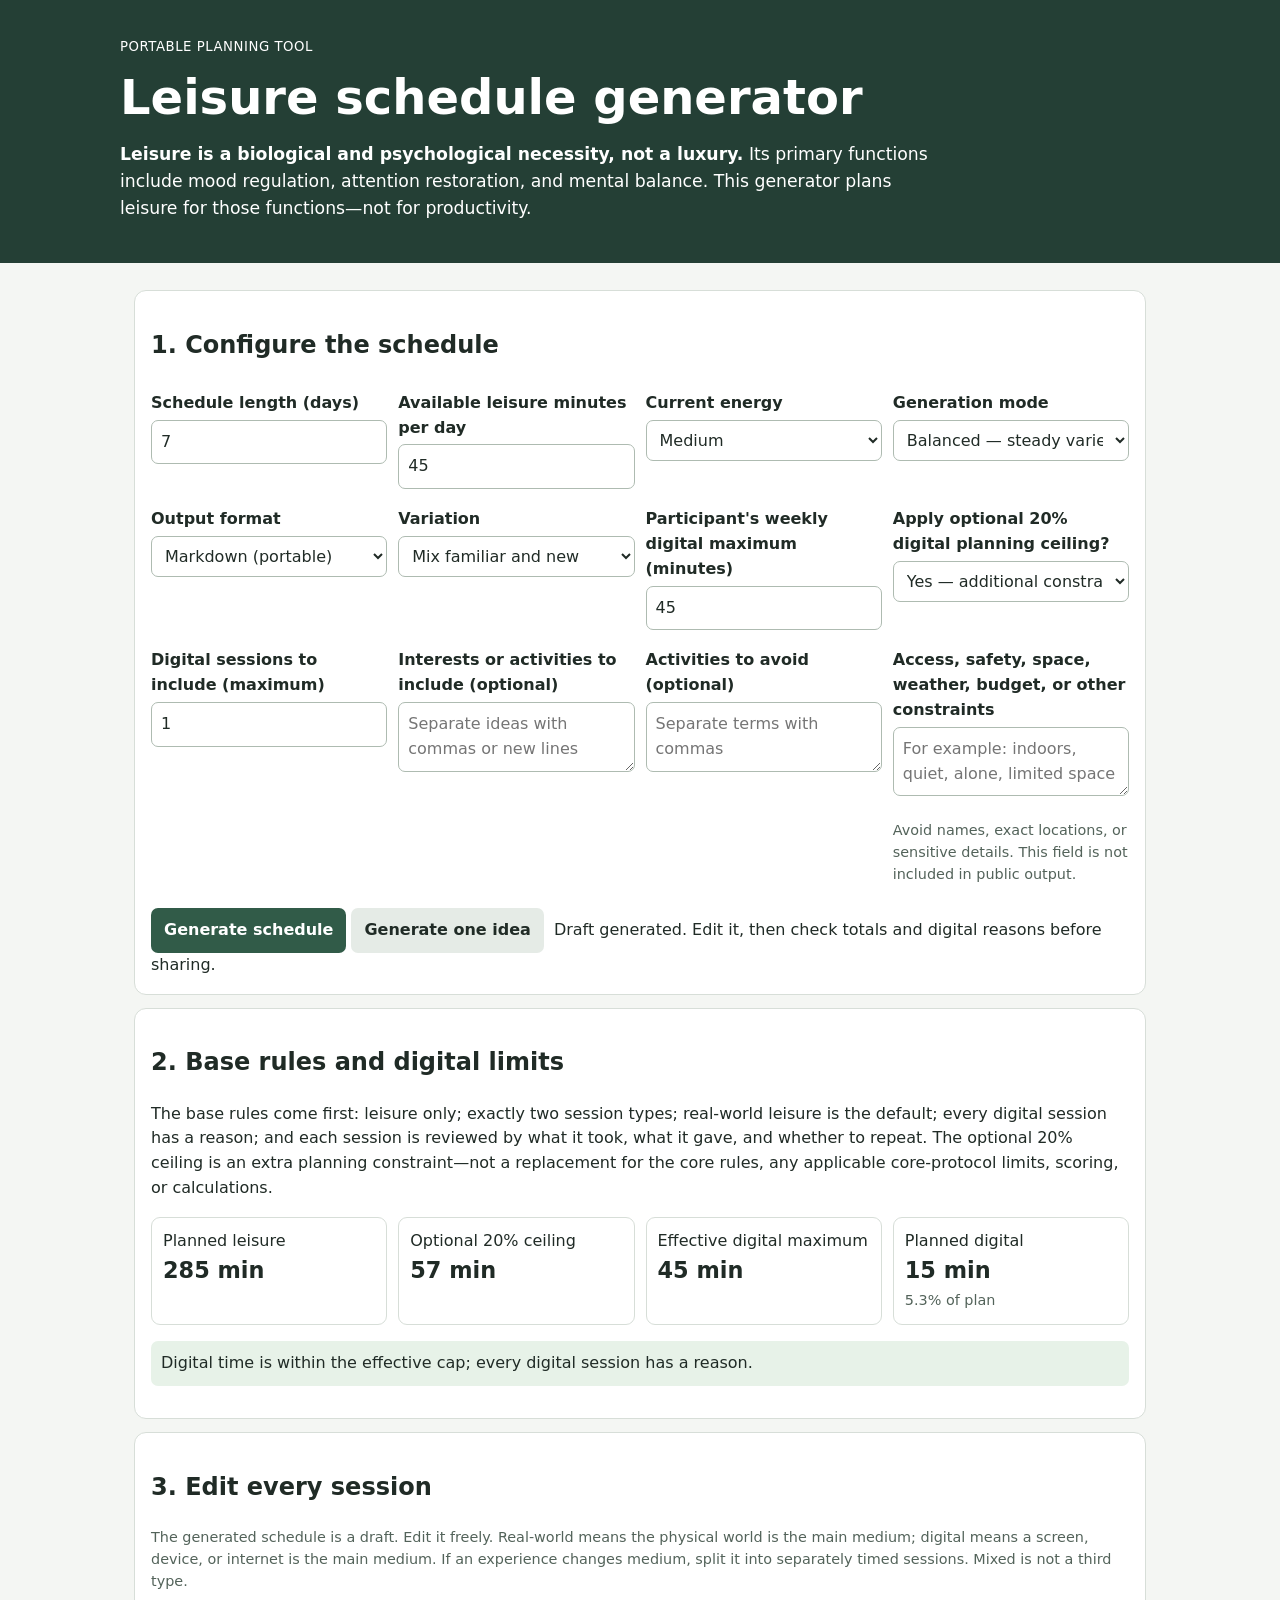
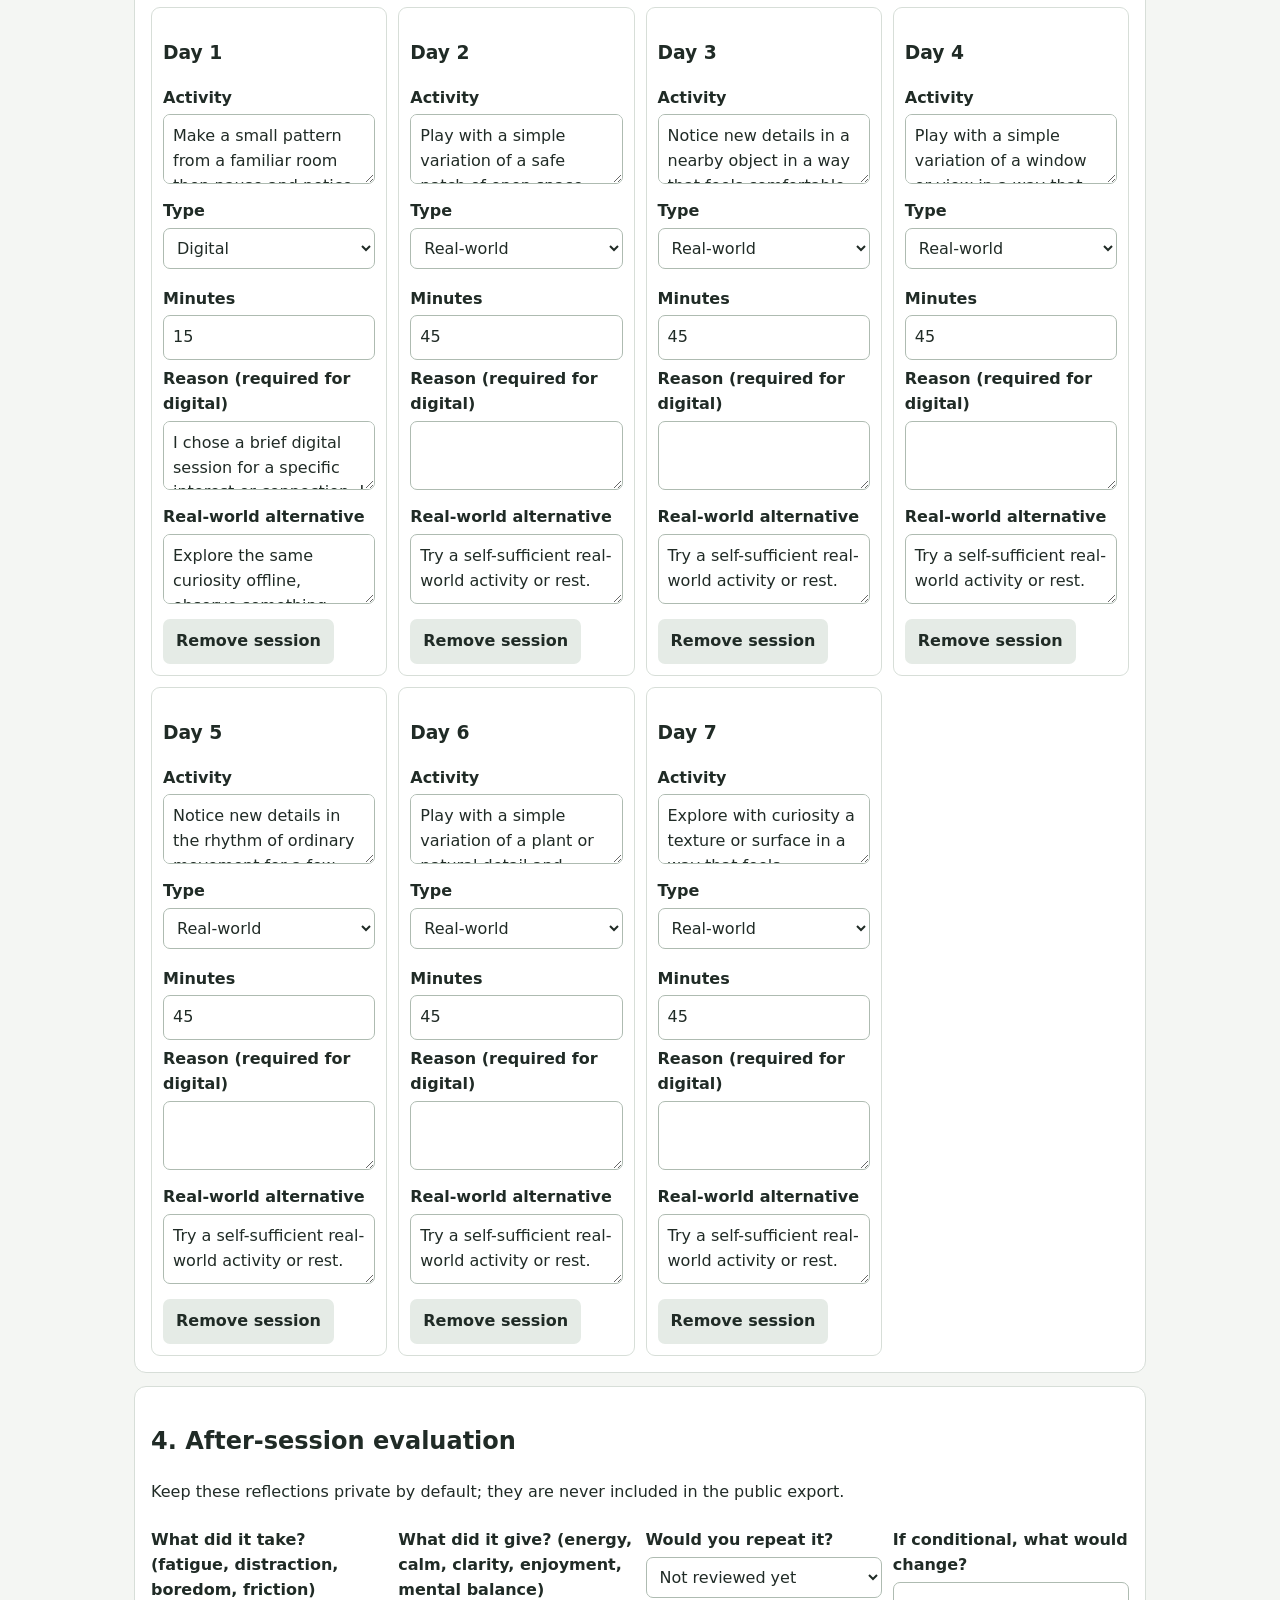
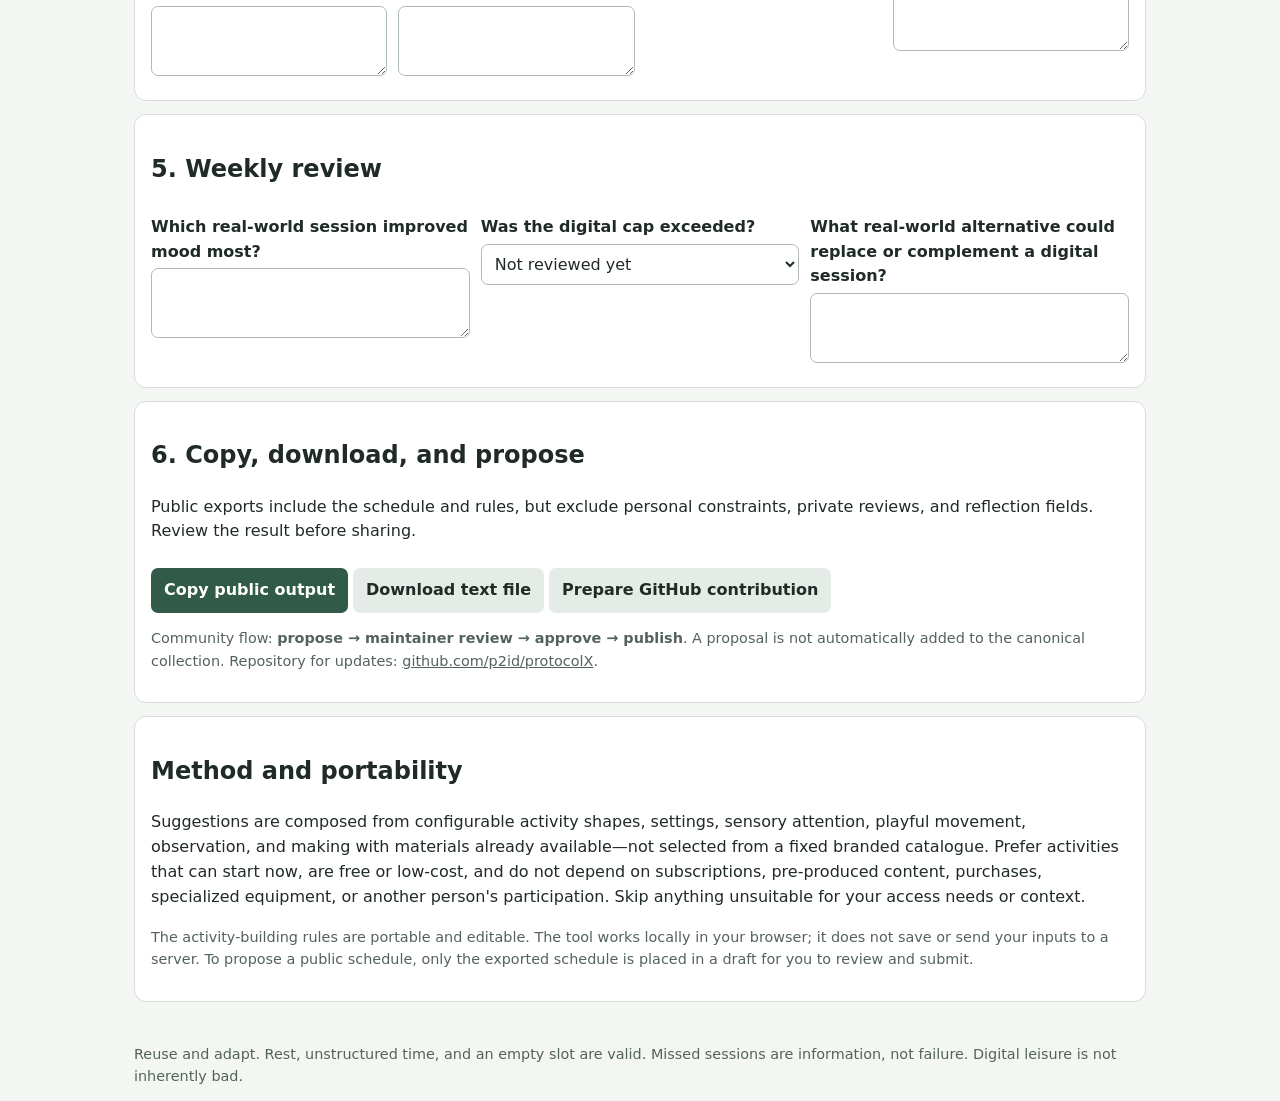
==== docs/leisure-loop/index.html @ 65bddcf1 "Make leisure generator configurable, self-sufficient, and publication-ready" ====
<!doctype html>
<html lang="en">
<head>
<meta charset="utf-8"><meta name="viewport" content="width=device-width,initial-scale=1">
<title>Leisure schedule generator</title>
<meta name="description" content="A free, editable, portable leisure schedule generator. Leisure supports mood regulation, attention restoration, and mental balance.">
<style>
:root{color-scheme:light}*{box-sizing:border-box}body{margin:0;background:#f4f6f3;color:#202b26;font:16px/1.55 system-ui,sans-serif}header{background:#243f35;color:#fff;padding:24px max(16px,calc((100% - 1040px)/2))}main,footer{max-width:1040px;margin:auto;padding:14px}h1{font-size:clamp(2rem,5vw,3rem);line-height:1.1;margin:.1em 0}.panel{background:white;border:1px solid #d7ded8;border-radius:12px;padding:16px;margin:13px 0}.grid,.sessions,.stats{display:grid;grid-template-columns:repeat(auto-fit,minmax(210px,1fr));gap:11px}label{display:block;font-weight:650;margin:7px 0 4px}input,select,textarea{width:100%;padding:9px;border:1px solid #aebbb1;border-radius:7px;font:inherit;background:#fff;color:#202b26}textarea{min-height:66px}button{font:inherit;font-weight:650;padding:10px 13px;margin:8px 5px 0 0;border:0;border-radius:7px;background:#315b48;color:#fff;cursor:pointer}.secondary{background:#e5ebe6;color:#202b26}.session,.stat{border:1px solid #d7ded8;border-radius:9px;padding:11px}.stat strong{display:block;font-size:1.4rem}.notice{padding:10px;border-radius:7px;background:#e7f2e8}.warn{background:#fff0d8}.muted{font-size:.9rem;color:#53635a}.hidden{display:none}a{color:inherit}footer{font-size:.9rem;color:#53635a}.lead{font-size:1.08rem;max-width:75ch}.smallcaps{font-size:.83rem;text-transform:uppercase;letter-spacing:.04em}
</style>
</head>
<body>
<header>
<p class="smallcaps">Portable planning tool</p>
<h1>Leisure schedule generator</h1>
<p class="lead"><strong>Leisure is a biological and psychological necessity, not a luxury.</strong> Its primary functions include mood regulation, attention restoration, and mental balance. This generator plans leisure for those functions—not for productivity.</p>
</header>
<main>
<section class="panel"><h2>1. Configure the schedule</h2>
<div class="grid">
<div><label for="daysCount">Schedule length (days)</label><input id="daysCount" type="number" min="1" max="31" value="7"></div>
<div><label for="mins">Available leisure minutes per day</label><input id="mins" type="number" min="0" max="600" step="5" value="45"></div>
<div><label for="energy">Current energy</label><select id="energy"><option value="low">Low</option><option value="medium" selected>Medium</option><option value="high">High</option><option value="varies">Varies across days</option></select></div>
<div><label for="mode">Generation mode</label><select id="mode"><option value="minimal">Minimal — fewer, simpler sessions</option><option value="balanced" selected>Balanced — steady variety</option><option value="low">Low-energy — gentle, low-friction choices</option><option value="variety">High-variety — change setting, sense, and activity shape</option><option value="custom">Custom — follow your parameters</option></select></div>
<div><label for="format">Output format</label><select id="format"><option value="markdown">Markdown (portable)</option><option value="table">Table</option><option value="list">List</option><option value="prompt">Prompt-ready text</option></select></div>
<div><label for="variation">Variation</label><select id="variation"><option value="familiar">Mostly familiar</option><option value="mixed" selected>Mix familiar and new</option><option value="explore">Exploratory</option></select></div>
<div><label for="maxD">Participant's weekly digital maximum (minutes)</label><input id="maxD" type="number" min="0" max="10000" step="5" value="45"></div>
<div><label for="use20">Apply optional 20% digital planning ceiling?</label><select id="use20"><option value="yes" selected>Yes — additional constraint</option><option value="no">No — use other applicable limits</option></select></div>
<div><label for="digitalCount">Digital sessions to include (maximum)</label><input id="digitalCount" type="number" min="0" max="31" value="1"></div>
<div><label for="likes">Interests or activities to include (optional)</label><textarea id="likes" placeholder="Separate ideas with commas or new lines"></textarea></div>
<div><label for="avoid">Activities to avoid (optional)</label><textarea id="avoid" placeholder="Separate terms with commas"></textarea></div>
<div><label for="limits">Access, safety, space, weather, budget, or other constraints</label><textarea id="limits" placeholder="For example: indoors, quiet, alone, limited space"></textarea><p class="muted">Avoid names, exact locations, or sensitive details. This field is not included in public output.</p></div>
</div>
<button id="generate">Generate schedule</button><button id="one" class="secondary">Generate one idea</button><span id="status" role="status" aria-live="polite"></span>
</section>
<section class="panel"><h2>2. Base rules and digital limits</h2>
<p>The base rules come first: leisure only; exactly two session types; real-world leisure is the default; every digital session has a reason; and each session is reviewed by what it took, what it gave, and whether to repeat. The optional 20% ceiling is an extra planning constraint—not a replacement for the core rules, any applicable core-protocol limits, scoring, or calculations.</p>
<div class="stats"><div class="stat">Planned leisure<strong id="total">315 min</strong></div><div class="stat">Optional 20% ceiling<strong id="ceiling">63 min</strong></div><div class="stat">Effective digital maximum<strong id="cap">45 min</strong></div><div class="stat">Planned digital<strong id="digital">15 min</strong><span id="pct" class="muted"></span></div></div>
<p id="warning" class="notice" aria-live="polite">Every digital session needs a reason.</p>
</section>
<section class="panel"><h2>3. Edit every session</h2><p class="muted">The generated schedule is a draft. Edit it freely. Real-world means the physical world is the main medium; digital means a screen, device, or internet is the main medium. If an experience changes medium, split it into separately timed sessions. Mixed is not a third type.</p><div id="sessions" class="sessions"></div></section>
<section class="panel"><h2>4. After-session evaluation</h2><p>Keep these reflections private by default; they are never included in the public export.</p><div class="grid"><div><label for="took">What did it take? (fatigue, distraction, boredom, friction)</label><textarea id="took"></textarea></div><div><label for="gave">What did it give? (energy, calm, clarity, enjoyment, mental balance)</label><textarea id="gave"></textarea></div><div><label for="repeat">Would you repeat it?</label><select id="repeat"><option>Not reviewed yet</option><option>Yes</option><option>No</option><option>With conditions</option></select></div><div><label for="condition">If conditional, what would change?</label><textarea id="condition"></textarea></div></div></section>
<section class="panel"><h2>5. Weekly review</h2><div class="grid"><div><label for="mood">Which real-world session improved mood most?</label><textarea id="mood"></textarea></div><div><label for="exceeded">Was the digital cap exceeded?</label><select id="exceeded"><option>Not reviewed yet</option><option>No</option><option>Yes</option></select></div><div><label for="alternative">What real-world alternative could replace or complement a digital session?</label><textarea id="alternative"></textarea></div></div></section>
<section class="panel"><h2>6. Copy, download, and propose</h2><p>Public exports include the schedule and rules, but exclude personal constraints, private reviews, and reflection fields. Review the result before sharing.</p><button id="copy">Copy public output</button><button id="download" class="secondary">Download text file</button><button id="github" class="secondary">Prepare GitHub contribution</button><p class="muted">Community flow: <strong>propose → maintainer review → approve → publish</strong>. A proposal is not automatically added to the canonical collection. Repository for updates: <a href="https://github.com/p2id/protocolX" target="_blank" rel="noopener">github.com/p2id/protocolX</a>.</p></section>
<section class="panel"><h2>Method and portability</h2><p>Suggestions are composed from configurable activity shapes, settings, sensory attention, playful movement, observation, and making with materials already available—not selected from a fixed branded catalogue. Prefer activities that can start now, are free or low-cost, and do not depend on subscriptions, pre-produced content, purchases, specialized equipment, or another person's participation. Skip anything unsuitable for your access needs or context.</p><p class="muted">The activity-building rules are portable and editable. The tool works locally in your browser; it does not save or send your inputs to a server. To propose a public schedule, only the exported schedule is placed in a draft for you to review and submit.</p></section>
</main>
<footer>Reuse and adapt. Rest, unstructured time, and an empty slot are valid. Missed sessions are information, not failure. Digital leisure is not inherently bad.</footer>
<script>
(()=> {
const $=id=>document.getElementById(id), clean=s=>String(s||'').replace(/[<>]/g,'').trim();
let plan=[];
const nouns=['a nearby object','a window or view','sounds in the environment','a texture or surface','a plant or natural detail','a familiar room','a few objects already at hand','a safe patch of open space','a memory or imagined scene','the rhythm of ordinary movement'];
const actions={
low:['Rest comfortably and notice','Gently explore','Observe without needing to change','Arrange or notice','Let attention settle on'],
medium:['Explore with curiosity','Make a small pattern from','Notice new details in','Play with a simple variation of','Use imagination to reinterpret'],
high:['Invent a playful challenge around','Explore a different way to experience','Create several variations of','Combine observation and playful movement with','Build a tiny self-set experiment from']
};
const forms=['for a few minutes, without a performance goal','and notice three details','in a way that feels comfortable','then pause and notice your mood','using only what is already available','with a quiet or active version of your choice'];
const lowEnergy=/\b(low|tired|fatigue|quiet|alone|solitary|indoors|inside|home|limited space|no equipment|free|cheap|low-cost)\b/i;
function total(){return plan.reduce((a,x)=>a+x.minutes,0)}
function digital(){return plan.reduce((a,x)=>a+(x.type==='Digital'?x.minutes:0),0)}
function cap(){let c=+$('maxD').value||0; if($('use20').value==='yes')c=Math.min(c,Math.floor(total()*.2)); return Math.max(0,c)}
function choose(a){return a[Math.floor(Math.random()*a.length)]}
function makeIdea(i,mode){
 let energy=$('energy').value, constraints=$('limits').value.toLowerCase(), lo=mode==='low'||energy==='low'||lowEnergy.test(constraints), hi=mode==='variety'||energy==='high'||$('variation').value==='explore';
 let pool=lo?actions.low:hi?actions.high:actions.medium;
 let idea=choose(pool)+' '+choose(nouns)+' '+choose(forms)+'.';
 if(/indoor|inside|home|limited space|can't go out|cannot go out/.test(constraints))idea=idea.replace(/safe patch of open space/g,'familiar indoor space');
 if(/quiet|alone|solitary|no company/.test(constraints))idea+=' Keep it solitary and quiet if preferred.';
 return idea;
}
function makePlan(){
 let n=Math.max(1,Math.min(31,parseInt($('daysCount').value)||7)), mins=Math.max(0,Math.min(600,parseInt($('mins').value)||0)), mode=$('mode').value;
 let count=mode==='minimal'?Math.min(n,3):mode==='low'?n:mode==='variety'?n:mode==='custom'?n:n;
 let interests=$('likes').value.split(/[,;\n]+/).map(clean).filter(Boolean), avoid=$('avoid').value.toLowerCase().split(/[,;\n]+/).map(clean).filter(Boolean);
 plan=Array.from({length:count},(_,i)=>{let activity=(interests.length&&Math.random()<.55)?choose(interests):makeIdea(i,mode); let attempts=0;while(avoid.some(a=>activity.toLowerCase().includes(a.toLowerCase()))&&attempts++<8)activity=makeIdea(i,mode);let duration=mins;if(mode==='minimal')duration=Math.max(0,Math.round(mins*.75/5)*5);if(mode==='low')duration=Math.max(0,Math.round(mins*.6/5)*5);if(mode==='variety'&&i%2===1)duration=Math.max(0,Math.round(mins*.5/5)*5);return {day:'Day '+(i+1),activity,type:'Real-world',minutes:duration,reason:'',alternative:'Try a self-sufficient real-world activity or rest.',took:'',gave:'',repeat:'Not reviewed yet'}});
 let requested=Math.min(count,Math.max(0,parseInt($('digitalCount').value)||0));
 // Allocate digital sessions only when a cap exists; split them as separate sessions with a required reason.
 for(let i=0;i<requested;i++){let max=Math.min(15,Math.floor(mins/3/5)*5);if(max<5)continue;plan[i].type='Digital';plan[i].minutes=max;plan[i].reason='I chose a brief digital session for a specific interest or connection; I will stop if it does not support my mood or attention.';plan[i].alternative='Explore the same curiosity offline, observe something nearby, or rest.'}
 // Ensure the generated plan never breaches its applicable cap.
 let c=cap(), used=0;plan.forEach(s=>{if(s.type==='Digital'){let allowed=Math.max(0,Math.min(s.minutes,c-used));s.minutes=Math.floor(allowed/5)*5;used+=s.minutes}});
 plan=plan.filter(s=>s.type!=='Digital'||s.minutes>0);
 render();$('status').textContent=' Draft generated. Edit it, then check totals and digital reasons before sharing.';
}
function render(){
 const root=$('sessions');root.innerHTML='';
 plan.forEach((s,i)=>{const el=document.createElement('article');el.className='session';
 el.innerHTML='<h3>'+s.day+'</h3><label>Activity</label><textarea data-i="'+i+'" data-k="activity"></textarea><div class="grid"><div><label>Type</label><select data-i="'+i+'" data-k="type"><option>Real-world</option><option>Digital</option></select></div><div><label>Minutes</label><input type="number" min="0" max="600" step="5" data-i="'+i+'" data-k="minutes"></div></div><label>Reason (required for digital)</label><textarea data-i="'+i+'" data-k="reason"></textarea><label>Real-world alternative</label><textarea data-i="'+i+'" data-k="alternative"></textarea><button class="secondary" data-remove="'+i+'">Remove session</button>';
 el.querySelectorAll('[data-k]').forEach(inp=>{let k=inp.dataset.k;inp.value=s[k]??'';inp.addEventListener('input',()=>{let idx=+inp.dataset.i;plan[idx][k]=k==='minutes'?Math.max(0,+inp.value||0):inp.value;if(k==='type'&&inp.value==='Digital'&&!plan[idx].reason)plan[idx].reason='State why this digital session is chosen.';stats()})});
 el.querySelector('[data-remove]').onclick=()=>{plan.splice(i,1);render()};root.appendChild(el)});
 stats();
}
function stats(){let t=total(),d=digital(),c=cap(),missing=plan.some(s=>s.type==='Digital'&&!clean(s.reason));$('total').textContent=t+' min';$('ceiling').textContent=Math.floor(t*.2)+' min';$('cap').textContent=c+' min';$('digital').textContent=d+' min';$('pct').textContent=(t?(d/t*100).toFixed(1):'0')+'% of plan';$('warning').className='notice'+(d>c||missing?' warn':'');$('warning').textContent=d>c?'Digital time exceeds the effective cap by '+(d-c)+' minutes. Revise before sharing.':missing?'Add a short reason to every digital session before sharing.': 'Digital time is within the effective cap; every digital session has a reason.'}
function output(){
 let fmt=$('format').value, lines=[];
 const capLine='Effective digital maximum: '+cap()+' minutes; planned digital: '+digital()+' minutes; planned leisure: '+total()+' minutes.';
 if(fmt==='prompt')lines=['Create or adapt this leisure-only schedule for another person. Leisure supports mood regulation, attention restoration, and mental balance. Keep the activities self-sufficient and low-cost; default to real-world leisure; use exactly two types (Real-world or Digital); require a reason for each digital session; do not exceed the effective weekly digital maximum.','',capLine,''];
 else lines=['# Public leisure schedule','', '> Leisure is a biological and psychological necessity, not a luxury. Plan for mood regulation, attention restoration, and mental balance.','',capLine,'','Base rules: leisure only; real-world is the default; exactly two types (Real-world and Digital); every digital session needs a reason; evaluate what it took, what it gave, and whether to repeat. The optional 20% ceiling is an additional planning constraint, not a replacement for core rules or limits.',''];
 if(fmt==='table'){lines=['# Public leisure schedule','','> Leisure supports mood regulation, attention restoration, and mental balance.','',capLine,'','| Day | Activity | Type | Minutes | Digital reason | Offline alternative |','|---|---|---|---:|---|---|'];plan.forEach(s=>lines.push('| '+s.day+' | '+clean(s.activity).replace(/\|/g,'/')+' | '+s.type+' | '+s.minutes+' | '+(s.type==='Digital'?clean(s.reason).replace(/\|/g,'/'): '—')+' | '+clean(s.alternative).replace(/\|/g,'/')+' |'))}
 else plan.forEach(s=>{if(fmt==='list')lines.push(s.day+': '+clean(s.activity)+' ('+s.type+', '+s.minutes+' min)'+(s.type==='Digital'?' — reason: '+clean(s.reason):'')+'; offline alternative: '+clean(s.alternative));else {lines.push('## '+s.day,'- Activity: '+clean(s.activity),'- Type: '+s.type,'- Minutes: '+s.minutes);if(s.type==='Digital')lines.push('- Reason: '+clean(s.reason));lines.push('- Offline alternative: '+clean(s.alternative),'')}})
 lines.push('', '## After-session review (complete privately after the session)','- What did it take?','- What did it give?','- Would I repeat it: yes / no / with conditions?','','## Weekly review','- Which real-world session improved mood most?','- Was the digital cap exceeded?','- What real-world alternative could replace or complement a digital session?','','Community process: propose → maintainer review → approve → publish. This is a proposal, not automatic publication.');
 return lines.join('\n')
}
function download(){const blob=new Blob([output()],{type:'text/markdown;charset=utf-8'}),a=document.createElement('a');a.href=URL.createObjectURL(blob);a.download='public-leisure-schedule.md';a.click();setTimeout(()=>URL.revokeObjectURL(a.href),1000)}
$('generate').onclick=makePlan;
$('one').onclick=()=>{$('status').textContent='Idea: '+makeIdea(0,$('mode').value)+' Adapt or reject it to suit your needs.'};
$('mins').oninput=stats;$('maxD').oninput=stats;$('use20').onchange=stats;
$('copy').onclick=async()=>{try{await navigator.clipboard.writeText(output());$('status').textContent='Public output copied.'}catch(e){download();$('status').textContent='Clipboard unavailable; downloaded the output instead.'}};
$('download').onclick=download;
$('github').onclick=()=>{const body='Please review this proposed community leisure schedule. Do not add it to the canonical collection until a maintainer has reviewed and approved it.\n\n'+output().slice(0,5000)+'\n\nSuggested folder: 01-KITS/community-schedules/\n\n- [ ] Leisure-only scope and necessity framing checked\n- [ ] Self-sufficiency, accessibility, and low-cost assumptions checked\n- [ ] Digital reasons and cap arithmetic checked\n- [ ] Private information excluded\n- [ ] Maintainer review and explicit approval completed before publication';const url='https://github.com/p2id/protocolX/issues/new?title='+encodeURIComponent('Community leisure schedule proposal')+'&body='+encodeURIComponent(body);window.open(url,'_blank','noopener');$('status').textContent='Proposal draft opened. Review and submit it yourself; it will not publish automatically.'};
makePlan();
})();
</script>
</body></html>
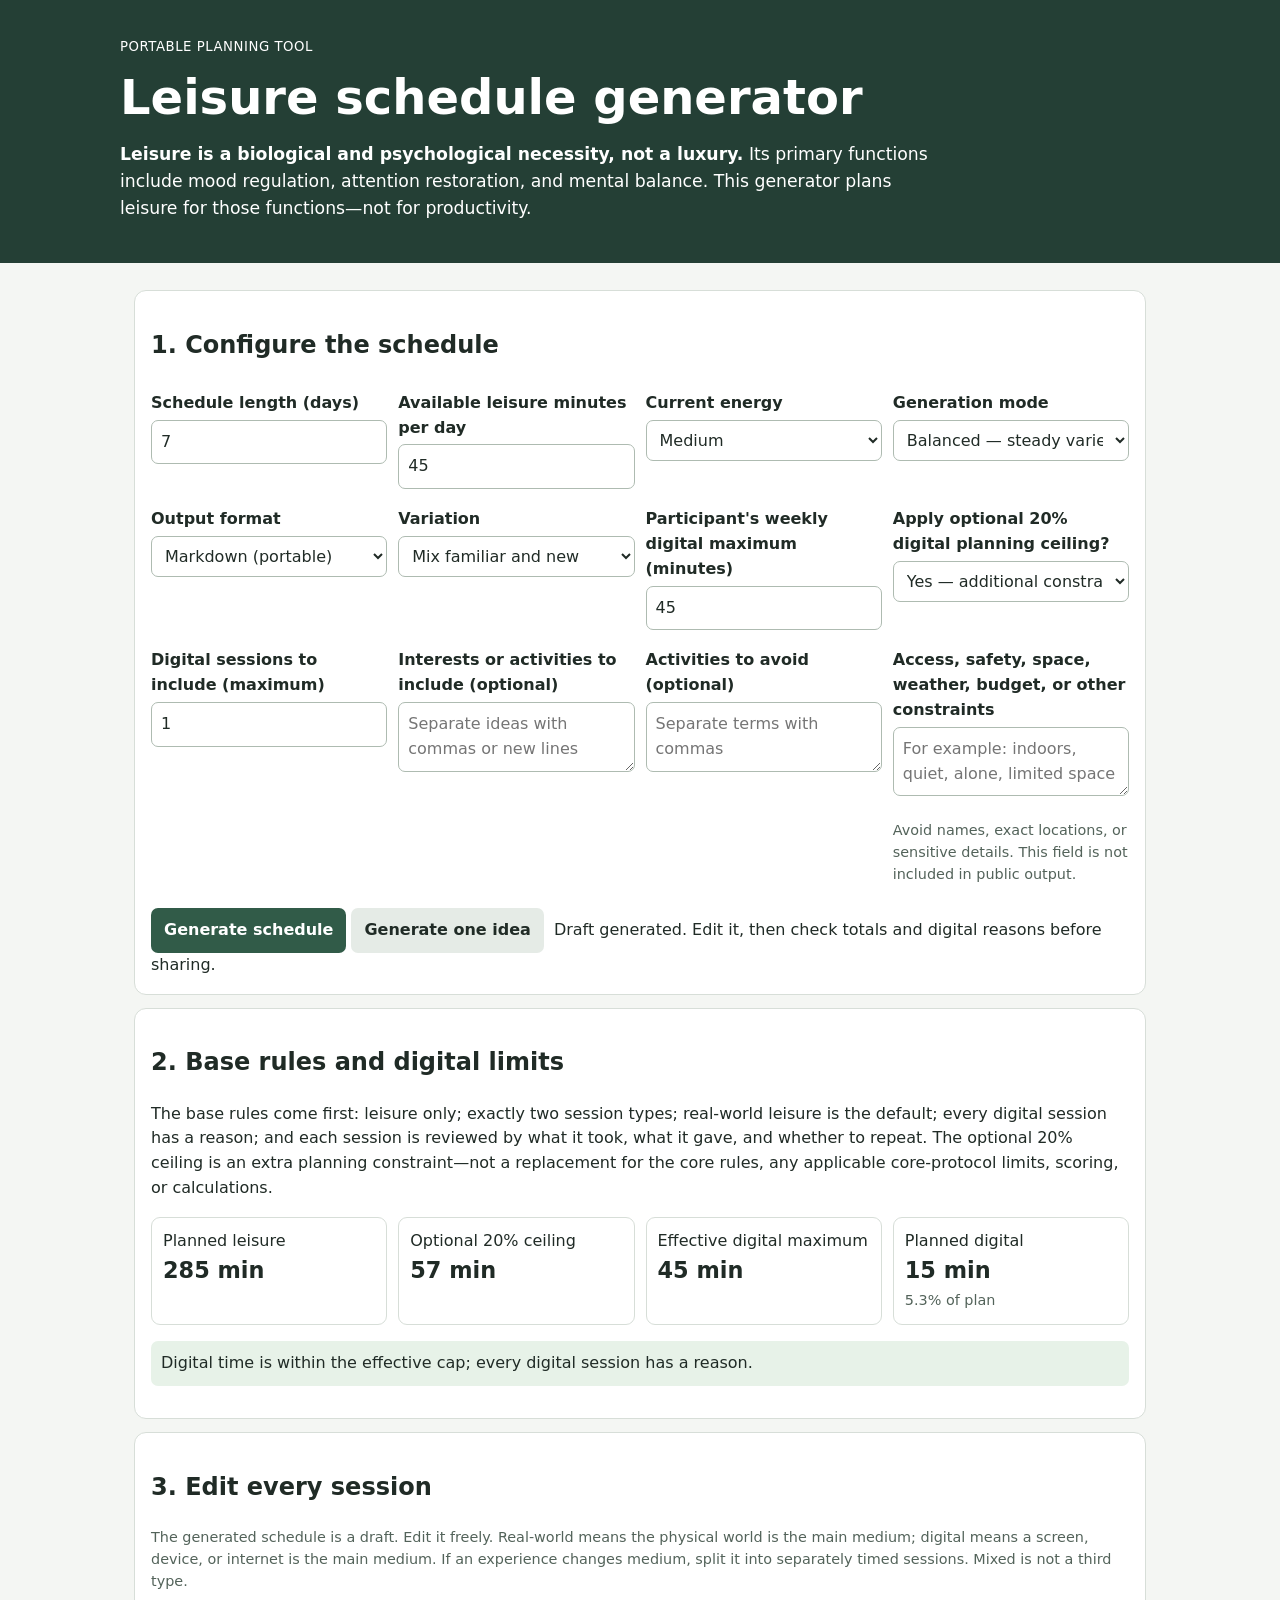
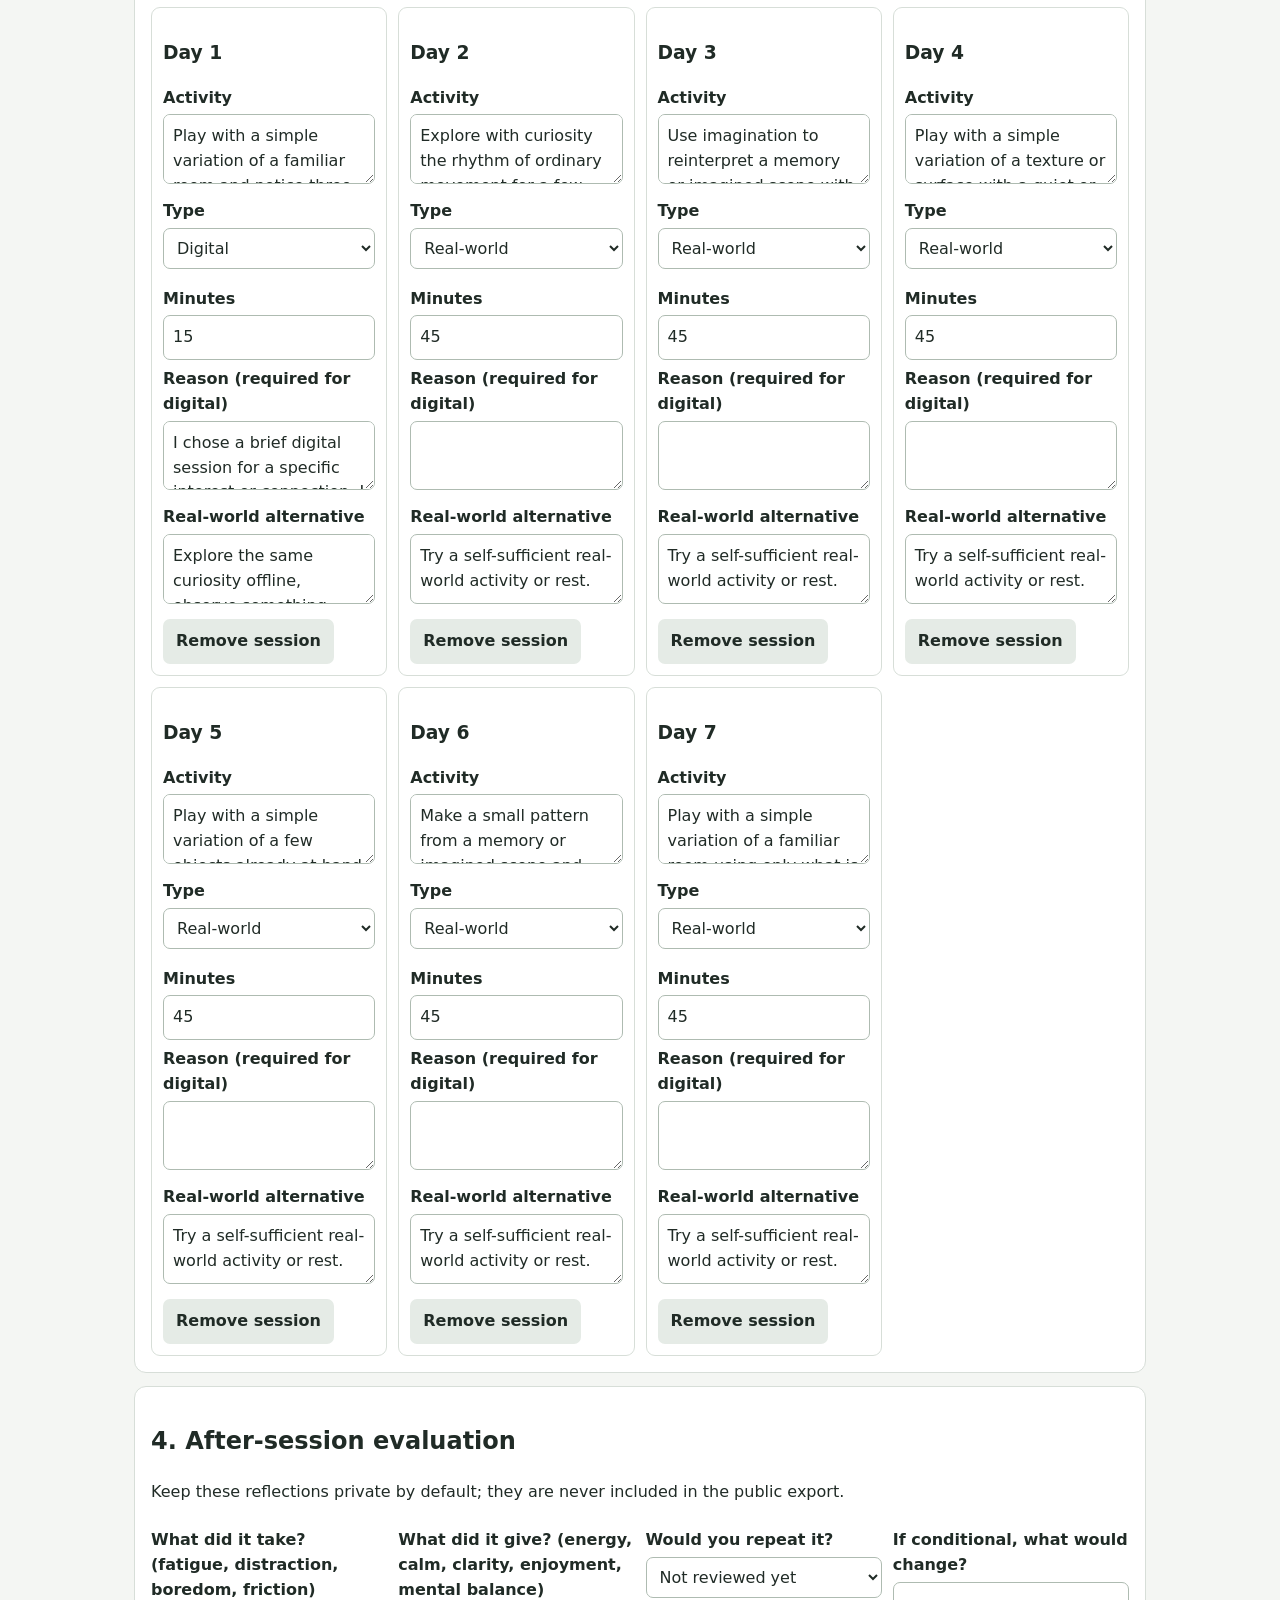
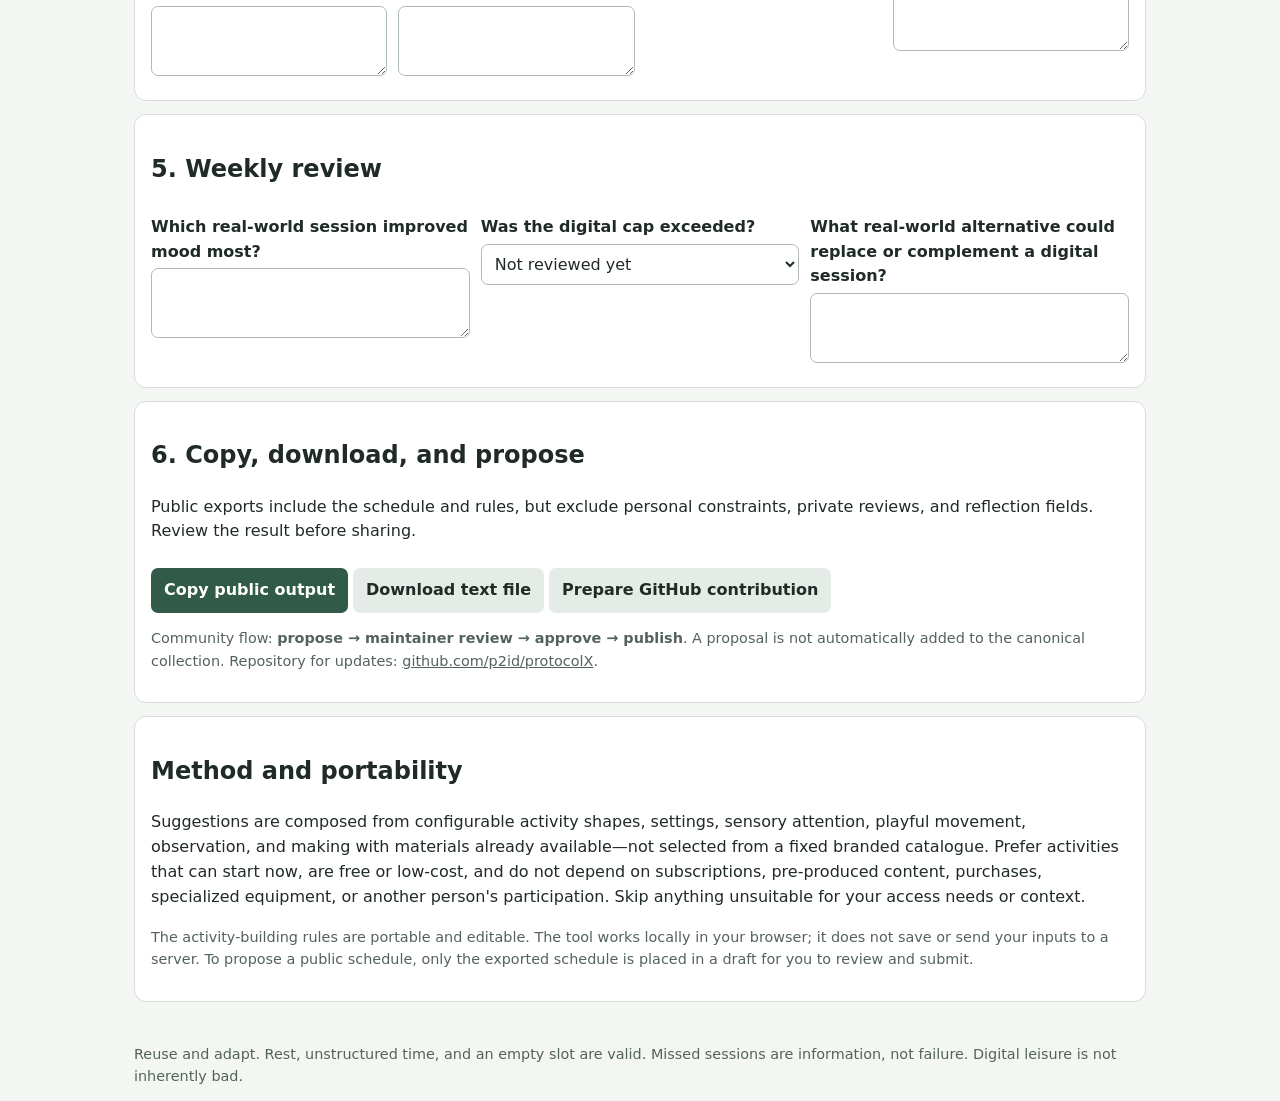
==== commit c956889b: "Keep custom interests generic and filter suggestions through self-sufficiency" ====
--- a/docs/leisure-loop/index.html
+++ b/docs/leisure-loop/index.html
@@ -72,7 +72,7 @@
  let n=Math.max(1,Math.min(31,parseInt($('daysCount').value)||7)), mins=Math.max(0,Math.min(600,parseInt($('mins').value)||0)), mode=$('mode').value;
  let count=mode==='minimal'?Math.min(n,3):mode==='low'?n:mode==='variety'?n:mode==='custom'?n:n;
  let interests=$('likes').value.split(/[,;\n]+/).map(clean).filter(Boolean), avoid=$('avoid').value.toLowerCase().split(/[,;\n]+/).map(clean).filter(Boolean);
- plan=Array.from({length:count},(_,i)=>{let activity=(interests.length&&Math.random()<.55)?choose(interests):makeIdea(i,mode); let attempts=0;while(avoid.some(a=>activity.toLowerCase().includes(a.toLowerCase()))&&attempts++<8)activity=makeIdea(i,mode);let duration=mins;if(mode==='minimal')duration=Math.max(0,Math.round(mins*.75/5)*5);if(mode==='low')duration=Math.max(0,Math.round(mins*.6/5)*5);if(mode==='variety'&&i%2===1)duration=Math.max(0,Math.round(mins*.5/5)*5);return {day:'Day '+(i+1),activity,type:'Real-world',minutes:duration,reason:'',alternative:'Try a self-sufficient real-world activity or rest.',took:'',gave:'',repeat:'Not reviewed yet'}});
+ plan=Array.from({length:count},(_,i)=>{let activity=(interests.length&&Math.random()<.55)?'Explore a personal interest using only resources already available, without needing a named service, purchase, or special equipment.':makeIdea(i,mode); let attempts=0;while(avoid.some(a=>activity.toLowerCase().includes(a.toLowerCase()))&&attempts++<8)activity=makeIdea(i,mode);let duration=mins;if(mode==='minimal')duration=Math.max(0,Math.round(mins*.75/5)*5);if(mode==='low')duration=Math.max(0,Math.round(mins*.6/5)*5);if(mode==='variety'&&i%2===1)duration=Math.max(0,Math.round(mins*.5/5)*5);return {day:'Day '+(i+1),activity,type:'Real-world',minutes:duration,reason:'',alternative:'Try a self-sufficient real-world activity or rest.',took:'',gave:'',repeat:'Not reviewed yet'}});
  let requested=Math.min(count,Math.max(0,parseInt($('digitalCount').value)||0));
  // Allocate digital sessions only when a cap exists; split them as separate sessions with a required reason.
  for(let i=0;i<requested;i++){let max=Math.min(15,Math.floor(mins/3/5)*5);if(max<5)continue;plan[i].type='Digital';plan[i].minutes=max;plan[i].reason='I chose a brief digital session for a specific interest or connection; I will stop if it does not support my mood or attention.';plan[i].alternative='Explore the same curiosity offline, observe something nearby, or rest.'}
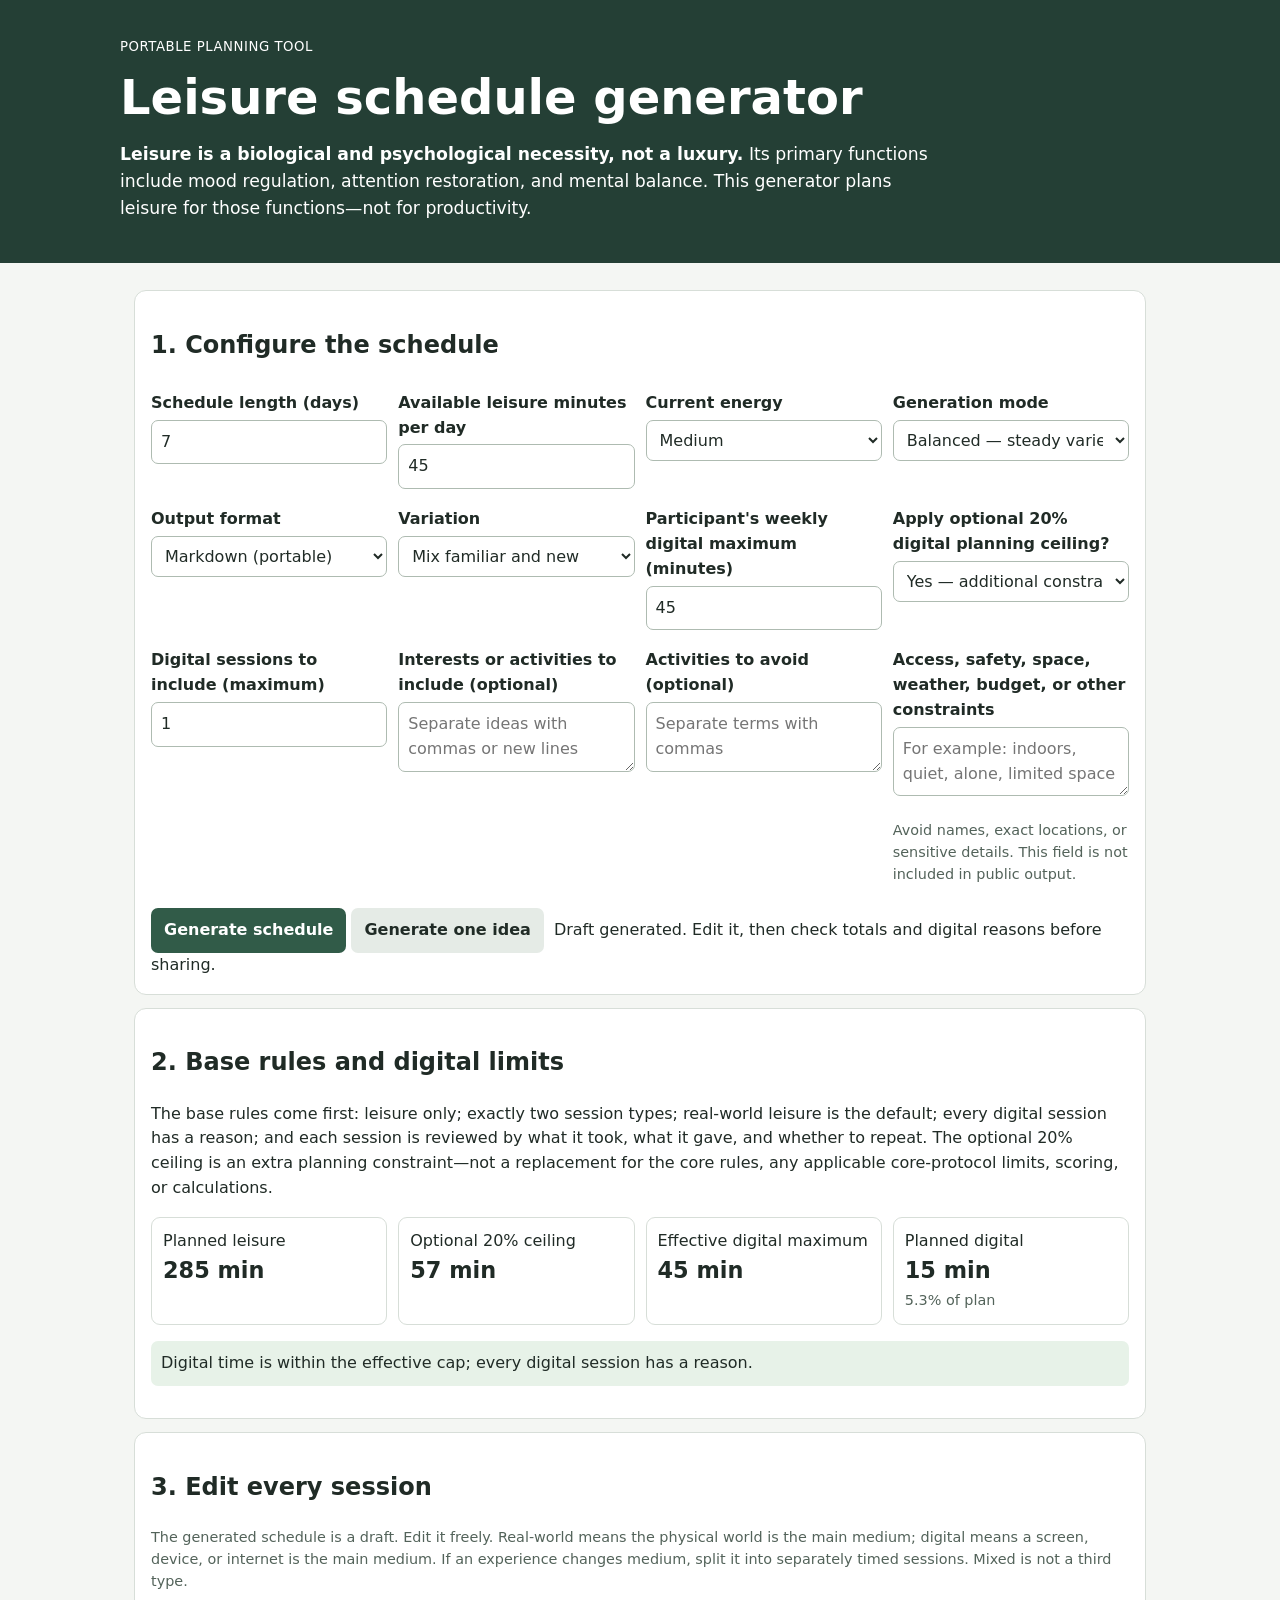
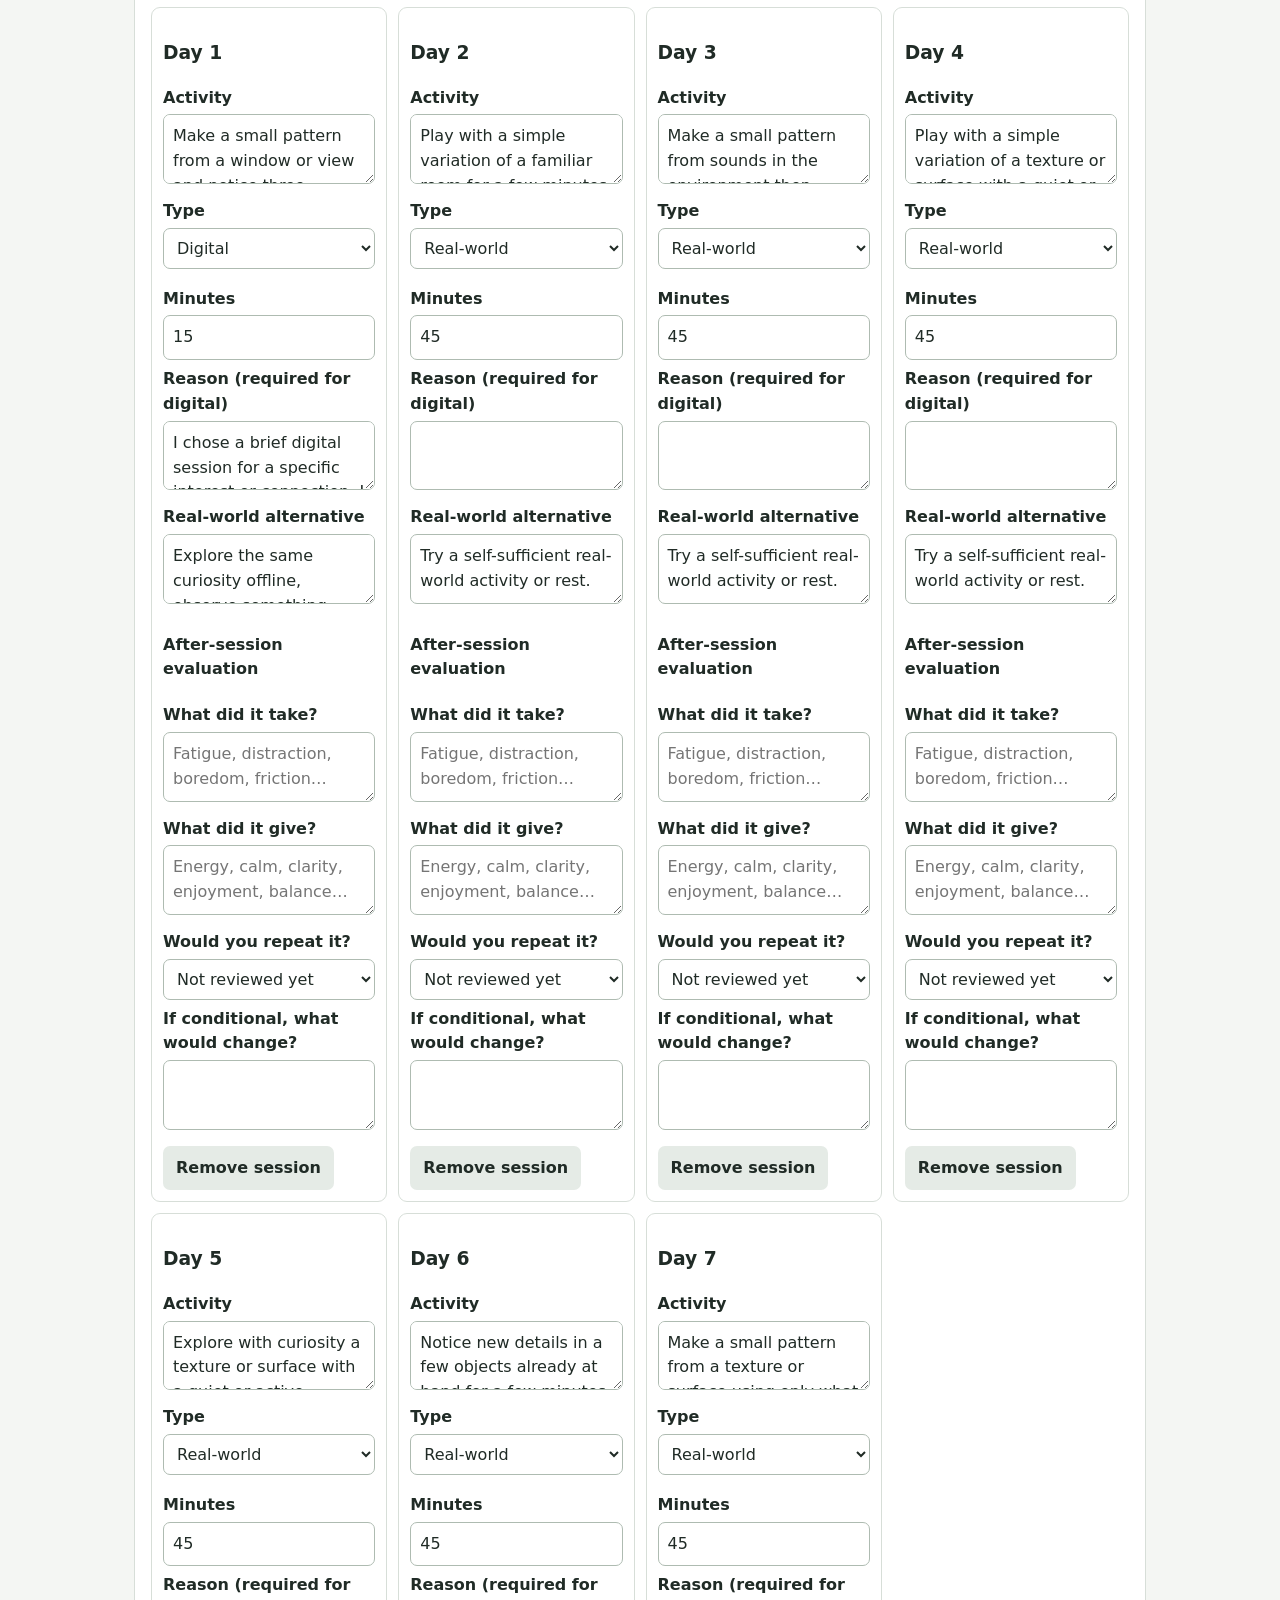
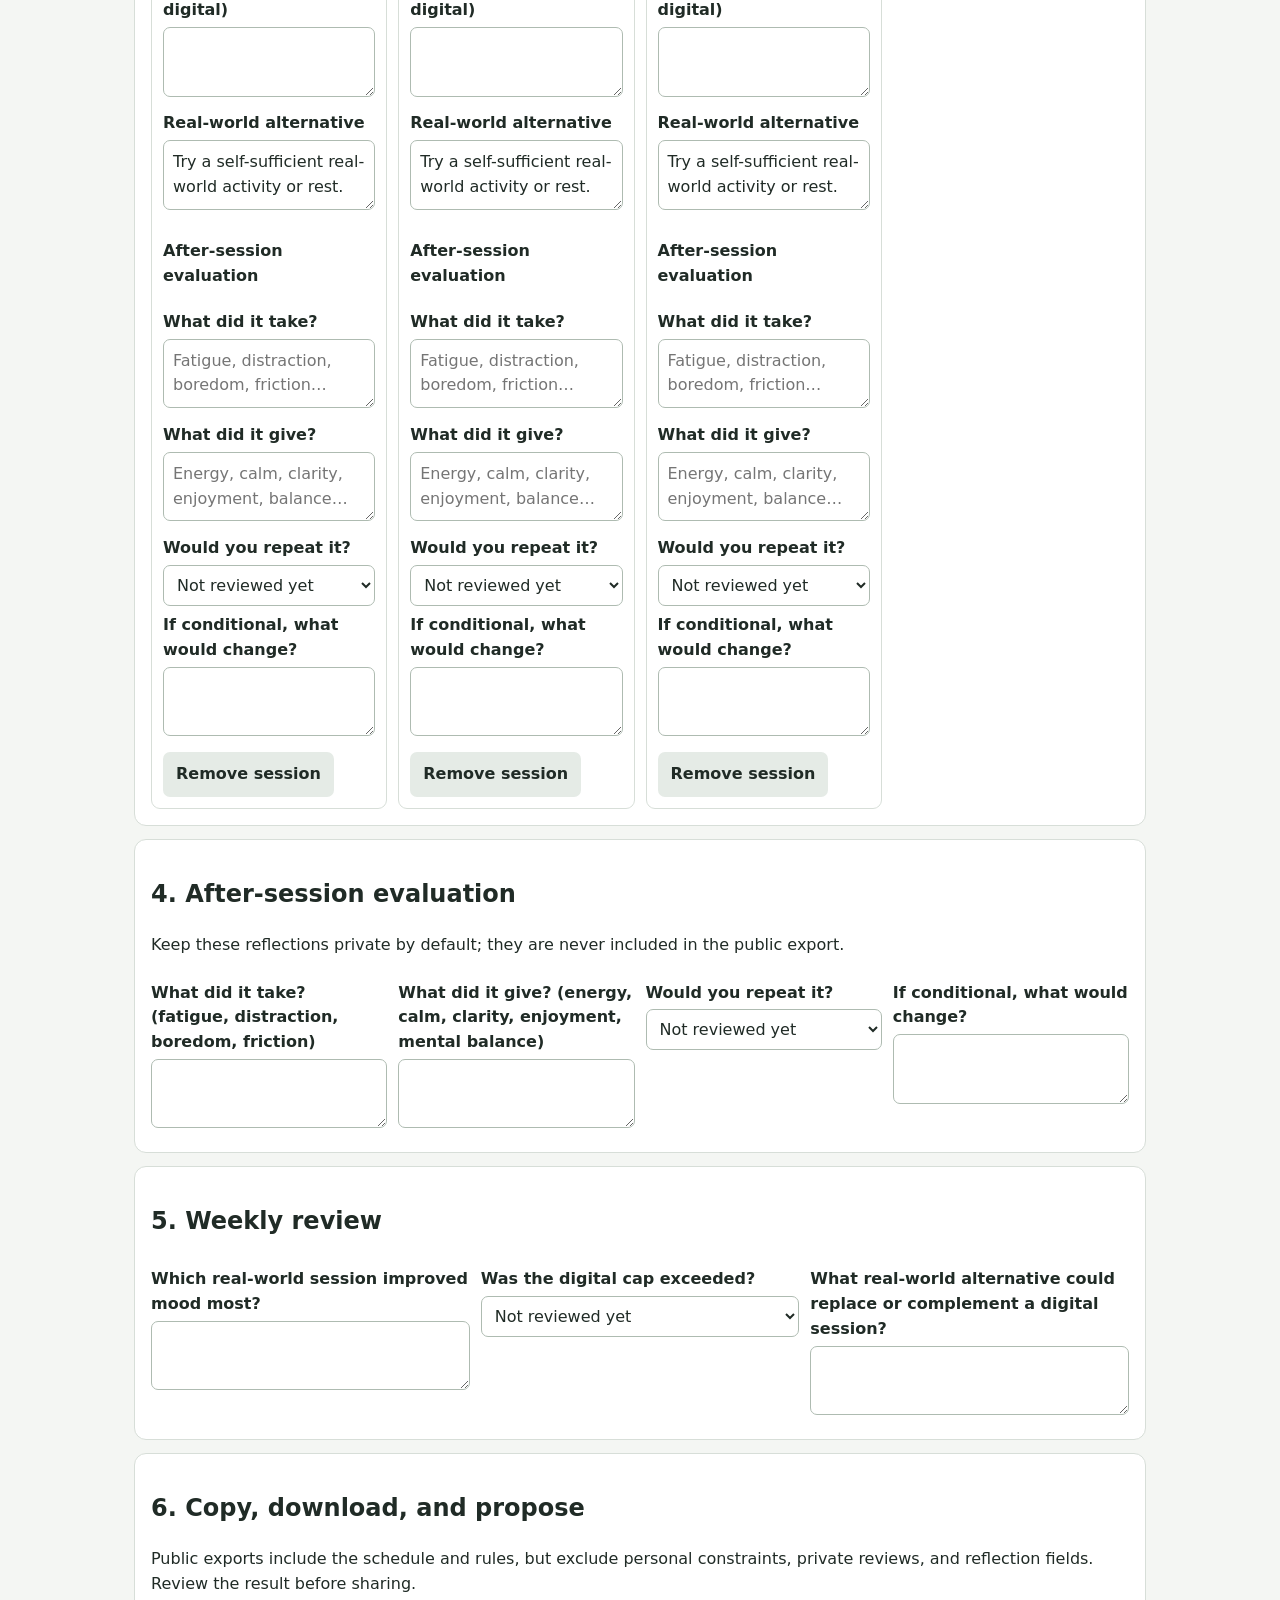
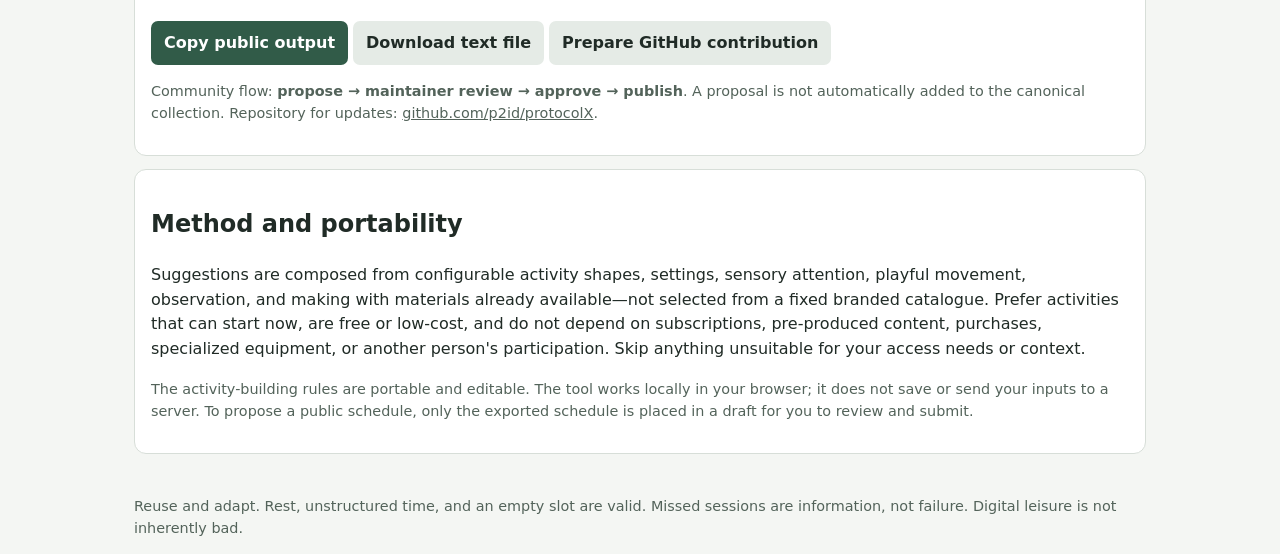
==== commit e7a7d4ba: "Restore per-session three-part leisure evaluation fields" ====
--- a/docs/leisure-loop/index.html
+++ b/docs/leisure-loop/index.html
@@ -84,7 +84,7 @@
 function render(){
  const root=$('sessions');root.innerHTML='';
  plan.forEach((s,i)=>{const el=document.createElement('article');el.className='session';
- el.innerHTML='<h3>'+s.day+'</h3><label>Activity</label><textarea data-i="'+i+'" data-k="activity"></textarea><div class="grid"><div><label>Type</label><select data-i="'+i+'" data-k="type"><option>Real-world</option><option>Digital</option></select></div><div><label>Minutes</label><input type="number" min="0" max="600" step="5" data-i="'+i+'" data-k="minutes"></div></div><label>Reason (required for digital)</label><textarea data-i="'+i+'" data-k="reason"></textarea><label>Real-world alternative</label><textarea data-i="'+i+'" data-k="alternative"></textarea><button class="secondary" data-remove="'+i+'">Remove session</button>';
+ el.innerHTML='<h3>'+s.day+'</h3><label>Activity</label><textarea data-i="'+i+'" data-k="activity"></textarea><div class="grid"><div><label>Type</label><select data-i="'+i+'" data-k="type"><option>Real-world</option><option>Digital</option></select></div><div><label>Minutes</label><input type="number" min="0" max="600" step="5" data-i="'+i+'" data-k="minutes"></div></div><label>Reason (required for digital)</label><textarea data-i="'+i+'" data-k="reason"></textarea><label>Real-world alternative</label><textarea data-i="'+i+'" data-k="alternative"></textarea><h4>After-session evaluation</h4><label>What did it take?</label><textarea data-i="'+i+'" data-k="took" placeholder="Fatigue, distraction, boredom, friction…"></textarea><label>What did it give?</label><textarea data-i="'+i+'" data-k="gave" placeholder="Energy, calm, clarity, enjoyment, balance…"></textarea><label>Would you repeat it?</label><select data-i="'+i+'" data-k="repeat"><option>Not reviewed yet</option><option>Yes</option><option>No</option><option>With conditions</option></select><label>If conditional, what would change?</label><textarea data-i="'+i+'" data-k="condition"></textarea><button class="secondary" data-remove="'+i+'">Remove session</button>';
  el.querySelectorAll('[data-k]').forEach(inp=>{let k=inp.dataset.k;inp.value=s[k]??'';inp.addEventListener('input',()=>{let idx=+inp.dataset.i;plan[idx][k]=k==='minutes'?Math.max(0,+inp.value||0):inp.value;if(k==='type'&&inp.value==='Digital'&&!plan[idx].reason)plan[idx].reason='State why this digital session is chosen.';stats()})});
  el.querySelector('[data-remove]').onclick=()=>{plan.splice(i,1);render()};root.appendChild(el)});
  stats();
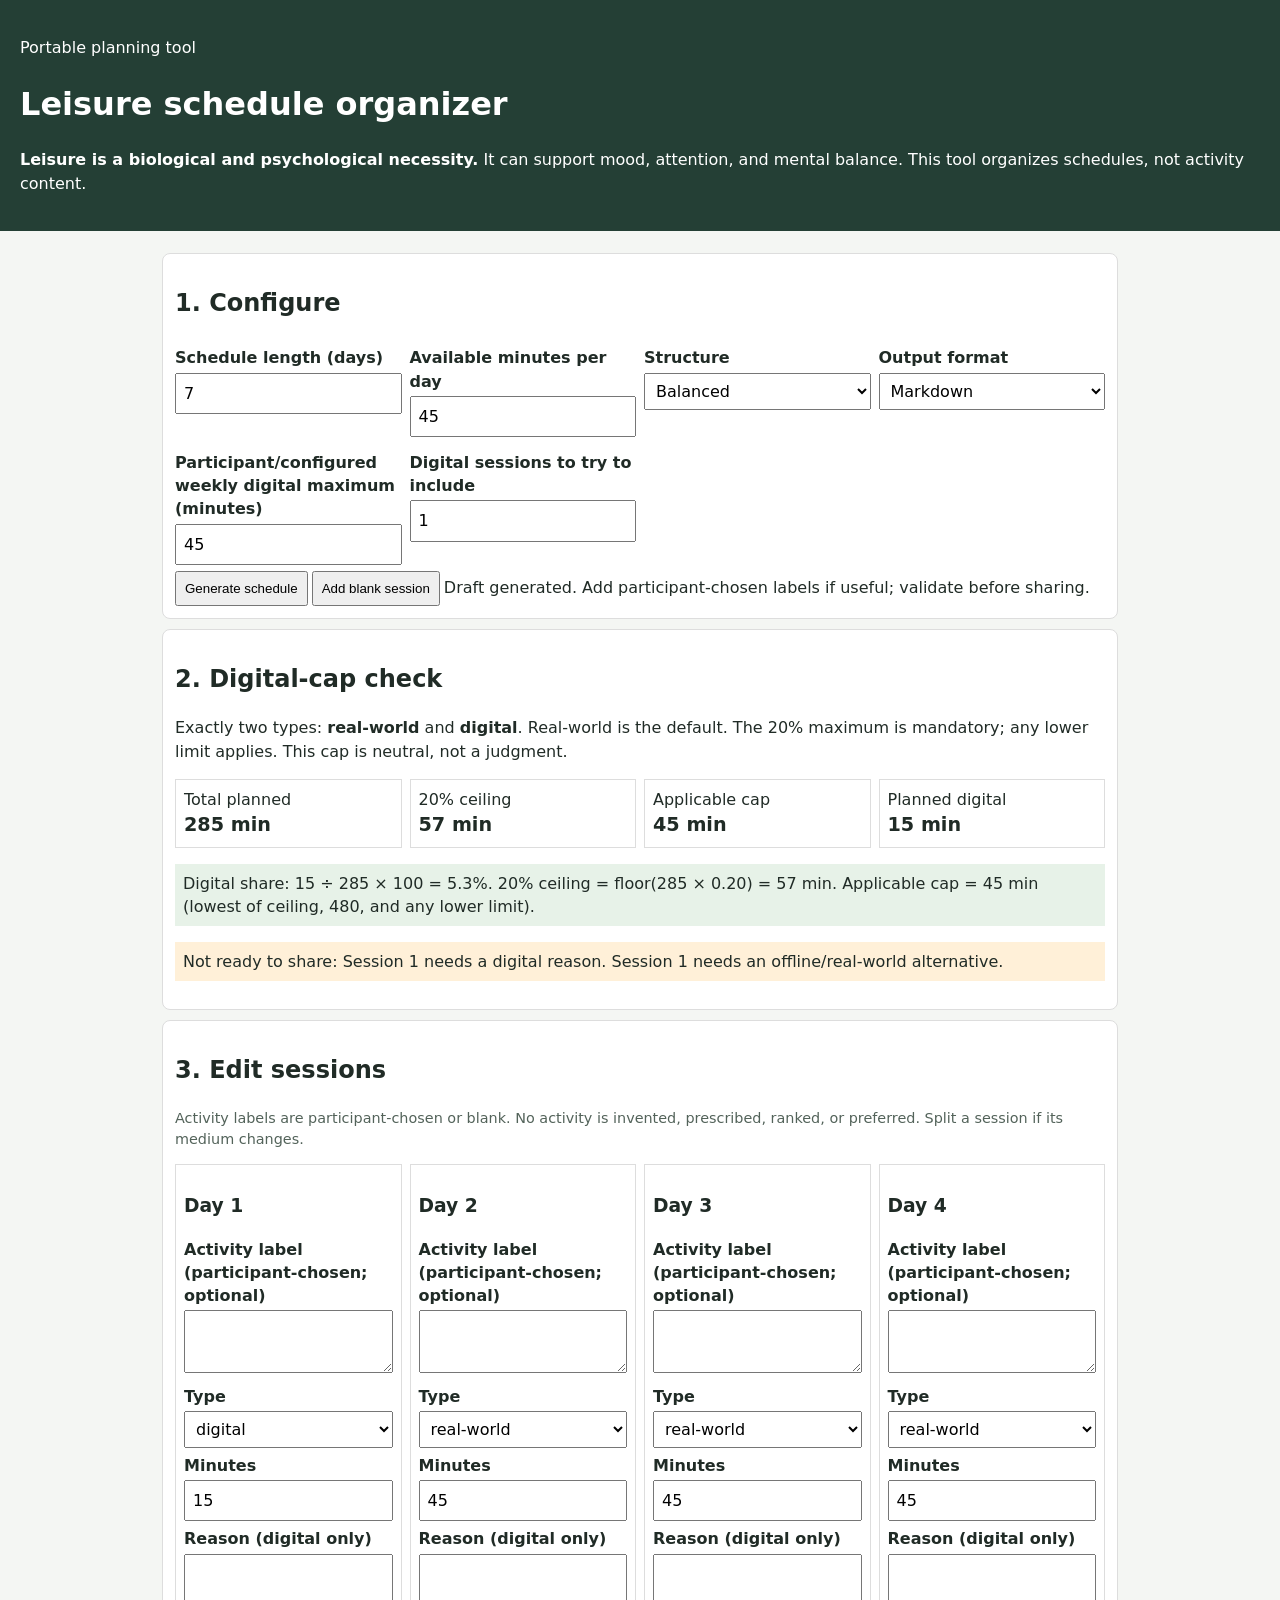
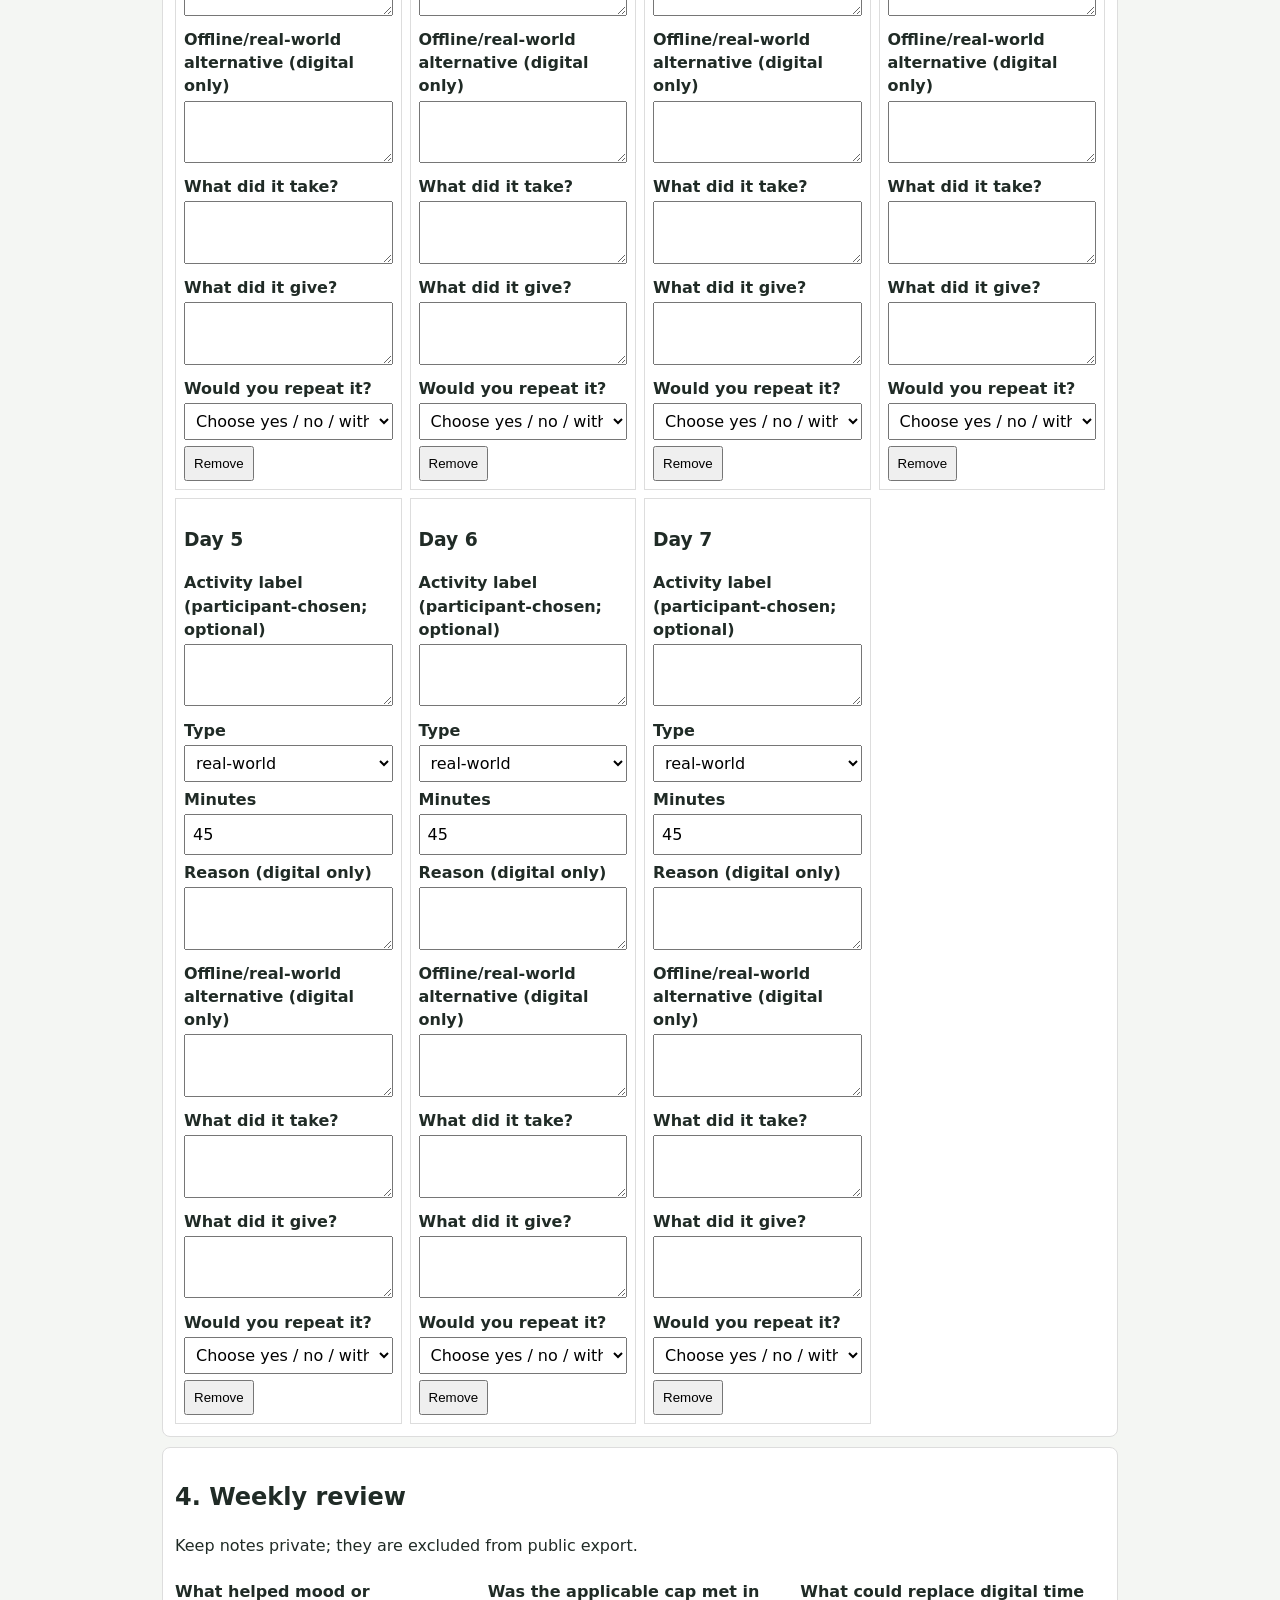
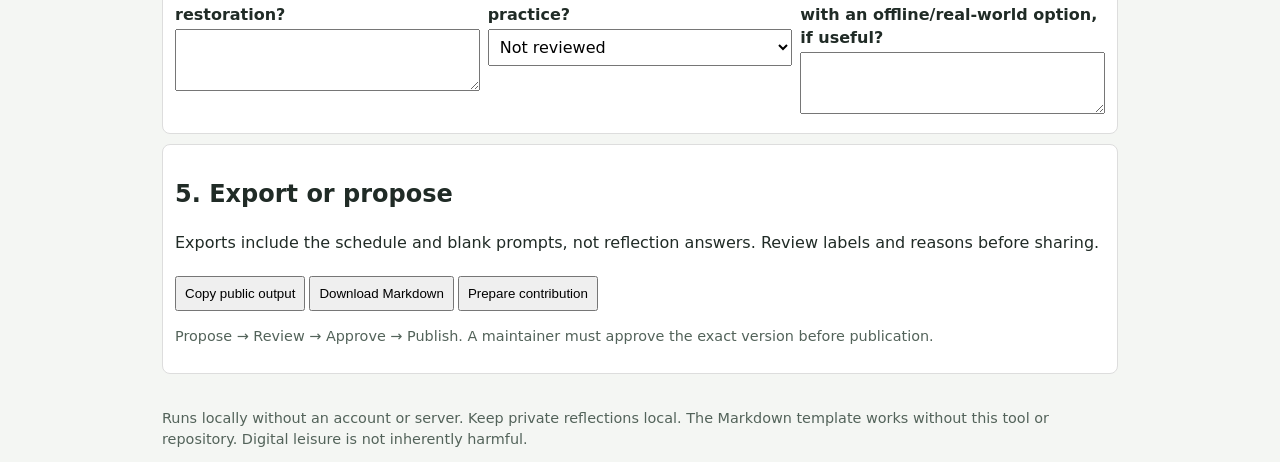
==== commit c8c3d436: "Align leisure schedules with the 20% digital cap" ====
--- a/docs/leisure-loop/index.html
+++ b/docs/leisure-loop/index.html
@@ -1,113 +1,17 @@
 <!doctype html>
-<html lang="en">
-<head>
-<meta charset="utf-8"><meta name="viewport" content="width=device-width,initial-scale=1">
-<title>Leisure schedule generator</title>
-<meta name="description" content="A free, editable, portable leisure schedule generator. Leisure supports mood regulation, attention restoration, and mental balance.">
-<style>
-:root{color-scheme:light}*{box-sizing:border-box}body{margin:0;background:#f4f6f3;color:#202b26;font:16px/1.55 system-ui,sans-serif}header{background:#243f35;color:#fff;padding:24px max(16px,calc((100% - 1040px)/2))}main,footer{max-width:1040px;margin:auto;padding:14px}h1{font-size:clamp(2rem,5vw,3rem);line-height:1.1;margin:.1em 0}.panel{background:white;border:1px solid #d7ded8;border-radius:12px;padding:16px;margin:13px 0}.grid,.sessions,.stats{display:grid;grid-template-columns:repeat(auto-fit,minmax(210px,1fr));gap:11px}label{display:block;font-weight:650;margin:7px 0 4px}input,select,textarea{width:100%;padding:9px;border:1px solid #aebbb1;border-radius:7px;font:inherit;background:#fff;color:#202b26}textarea{min-height:66px}button{font:inherit;font-weight:650;padding:10px 13px;margin:8px 5px 0 0;border:0;border-radius:7px;background:#315b48;color:#fff;cursor:pointer}.secondary{background:#e5ebe6;color:#202b26}.session,.stat{border:1px solid #d7ded8;border-radius:9px;padding:11px}.stat strong{display:block;font-size:1.4rem}.notice{padding:10px;border-radius:7px;background:#e7f2e8}.warn{background:#fff0d8}.muted{font-size:.9rem;color:#53635a}.hidden{display:none}a{color:inherit}footer{font-size:.9rem;color:#53635a}.lead{font-size:1.08rem;max-width:75ch}.smallcaps{font-size:.83rem;text-transform:uppercase;letter-spacing:.04em}
-</style>
-</head>
-<body>
-<header>
-<p class="smallcaps">Portable planning tool</p>
-<h1>Leisure schedule generator</h1>
-<p class="lead"><strong>Leisure is a biological and psychological necessity, not a luxury.</strong> Its primary functions include mood regulation, attention restoration, and mental balance. This generator plans leisure for those functions—not for productivity.</p>
-</header>
-<main>
-<section class="panel"><h2>1. Configure the schedule</h2>
-<div class="grid">
+<html lang="en"><head><meta charset="utf-8"><meta name="viewport" content="width=device-width,initial-scale=1"><title>Leisure schedule organizer</title><meta name="description" content="Portable, editable leisure schedule organizer.">
+<style>*{box-sizing:border-box}body{margin:0;font:16px/1.45 system-ui;color:#202b26;background:#f4f6f3}header{background:#243f35;color:white;padding:20px}main,footer{max-width:980px;margin:auto;padding:12px}.panel{background:white;border:1px solid #ddd;border-radius:8px;padding:12px;margin:10px 0}.grid,.sessions,.stats{display:grid;grid-template-columns:repeat(auto-fit,minmax(190px,1fr));gap:8px}label{display:block;margin:6px 0 3px;font-weight:600}input,select,textarea{width:100%;padding:7px;font:inherit}textarea{min-height:50px}button{padding:8px;margin:6px 4px 0 0}.session,.stat{border:1px solid #ddd;padding:8px}.stat strong{display:block;font-size:1.2rem}.notice{padding:8px;background:#e7f2e8}.warn{background:#fff0d8}.muted,footer{font-size:.9rem;color:#53635a}</style></head><body>
+<header><p>Portable planning tool</p><h1>Leisure schedule organizer</h1><p><strong>Leisure is a biological and psychological necessity.</strong> It can support mood, attention, and mental balance. This tool organizes schedules, not activity content.</p></header><main>
+<section class="panel"><h2>1. Configure</h2><div class="grid">
 <div><label for="daysCount">Schedule length (days)</label><input id="daysCount" type="number" min="1" max="31" value="7"></div>
-<div><label for="mins">Available leisure minutes per day</label><input id="mins" type="number" min="0" max="600" step="5" value="45"></div>
-<div><label for="energy">Current energy</label><select id="energy"><option value="low">Low</option><option value="medium" selected>Medium</option><option value="high">High</option><option value="varies">Varies across days</option></select></div>
-<div><label for="mode">Generation mode</label><select id="mode"><option value="minimal">Minimal — fewer, simpler sessions</option><option value="balanced" selected>Balanced — steady variety</option><option value="low">Low-energy — gentle, low-friction choices</option><option value="variety">High-variety — change setting, sense, and activity shape</option><option value="custom">Custom — follow your parameters</option></select></div>
-<div><label for="format">Output format</label><select id="format"><option value="markdown">Markdown (portable)</option><option value="table">Table</option><option value="list">List</option><option value="prompt">Prompt-ready text</option></select></div>
-<div><label for="variation">Variation</label><select id="variation"><option value="familiar">Mostly familiar</option><option value="mixed" selected>Mix familiar and new</option><option value="explore">Exploratory</option></select></div>
-<div><label for="maxD">Participant's weekly digital maximum (minutes)</label><input id="maxD" type="number" min="0" max="10000" step="5" value="45"></div>
-<div><label for="use20">Apply optional 20% digital planning ceiling?</label><select id="use20"><option value="yes" selected>Yes — additional constraint</option><option value="no">No — use other applicable limits</option></select></div>
-<div><label for="digitalCount">Digital sessions to include (maximum)</label><input id="digitalCount" type="number" min="0" max="31" value="1"></div>
-<div><label for="likes">Interests or activities to include (optional)</label><textarea id="likes" placeholder="Separate ideas with commas or new lines"></textarea></div>
-<div><label for="avoid">Activities to avoid (optional)</label><textarea id="avoid" placeholder="Separate terms with commas"></textarea></div>
-<div><label for="limits">Access, safety, space, weather, budget, or other constraints</label><textarea id="limits" placeholder="For example: indoors, quiet, alone, limited space"></textarea><p class="muted">Avoid names, exact locations, or sensitive details. This field is not included in public output.</p></div>
-</div>
-<button id="generate">Generate schedule</button><button id="one" class="secondary">Generate one idea</button><span id="status" role="status" aria-live="polite"></span>
-</section>
-<section class="panel"><h2>2. Base rules and digital limits</h2>
-<p>The base rules come first: leisure only; exactly two session types; real-world leisure is the default; every digital session has a reason; and each session is reviewed by what it took, what it gave, and whether to repeat. The optional 20% ceiling is an extra planning constraint—not a replacement for the core rules, any applicable core-protocol limits, scoring, or calculations.</p>
-<div class="stats"><div class="stat">Planned leisure<strong id="total">315 min</strong></div><div class="stat">Optional 20% ceiling<strong id="ceiling">63 min</strong></div><div class="stat">Effective digital maximum<strong id="cap">45 min</strong></div><div class="stat">Planned digital<strong id="digital">15 min</strong><span id="pct" class="muted"></span></div></div>
-<p id="warning" class="notice" aria-live="polite">Every digital session needs a reason.</p>
-</section>
-<section class="panel"><h2>3. Edit every session</h2><p class="muted">The generated schedule is a draft. Edit it freely. Real-world means the physical world is the main medium; digital means a screen, device, or internet is the main medium. If an experience changes medium, split it into separately timed sessions. Mixed is not a third type.</p><div id="sessions" class="sessions"></div></section>
-<section class="panel"><h2>4. After-session evaluation</h2><p>Keep these reflections private by default; they are never included in the public export.</p><div class="grid"><div><label for="took">What did it take? (fatigue, distraction, boredom, friction)</label><textarea id="took"></textarea></div><div><label for="gave">What did it give? (energy, calm, clarity, enjoyment, mental balance)</label><textarea id="gave"></textarea></div><div><label for="repeat">Would you repeat it?</label><select id="repeat"><option>Not reviewed yet</option><option>Yes</option><option>No</option><option>With conditions</option></select></div><div><label for="condition">If conditional, what would change?</label><textarea id="condition"></textarea></div></div></section>
-<section class="panel"><h2>5. Weekly review</h2><div class="grid"><div><label for="mood">Which real-world session improved mood most?</label><textarea id="mood"></textarea></div><div><label for="exceeded">Was the digital cap exceeded?</label><select id="exceeded"><option>Not reviewed yet</option><option>No</option><option>Yes</option></select></div><div><label for="alternative">What real-world alternative could replace or complement a digital session?</label><textarea id="alternative"></textarea></div></div></section>
-<section class="panel"><h2>6. Copy, download, and propose</h2><p>Public exports include the schedule and rules, but exclude personal constraints, private reviews, and reflection fields. Review the result before sharing.</p><button id="copy">Copy public output</button><button id="download" class="secondary">Download text file</button><button id="github" class="secondary">Prepare GitHub contribution</button><p class="muted">Community flow: <strong>propose → maintainer review → approve → publish</strong>. A proposal is not automatically added to the canonical collection. Repository for updates: <a href="https://github.com/p2id/protocolX" target="_blank" rel="noopener">github.com/p2id/protocolX</a>.</p></section>
-<section class="panel"><h2>Method and portability</h2><p>Suggestions are composed from configurable activity shapes, settings, sensory attention, playful movement, observation, and making with materials already available—not selected from a fixed branded catalogue. Prefer activities that can start now, are free or low-cost, and do not depend on subscriptions, pre-produced content, purchases, specialized equipment, or another person's participation. Skip anything unsuitable for your access needs or context.</p><p class="muted">The activity-building rules are portable and editable. The tool works locally in your browser; it does not save or send your inputs to a server. To propose a public schedule, only the exported schedule is placed in a draft for you to review and submit.</p></section>
-</main>
-<footer>Reuse and adapt. Rest, unstructured time, and an empty slot are valid. Missed sessions are information, not failure. Digital leisure is not inherently bad.</footer>
-<script>
-(()=> {
-const $=id=>document.getElementById(id), clean=s=>String(s||'').replace(/[<>]/g,'').trim();
-let plan=[];
-const nouns=['a nearby object','a window or view','sounds in the environment','a texture or surface','a plant or natural detail','a familiar room','a few objects already at hand','a safe patch of open space','a memory or imagined scene','the rhythm of ordinary movement'];
-const actions={
-low:['Rest comfortably and notice','Gently explore','Observe without needing to change','Arrange or notice','Let attention settle on'],
-medium:['Explore with curiosity','Make a small pattern from','Notice new details in','Play with a simple variation of','Use imagination to reinterpret'],
-high:['Invent a playful challenge around','Explore a different way to experience','Create several variations of','Combine observation and playful movement with','Build a tiny self-set experiment from']
-};
-const forms=['for a few minutes, without a performance goal','and notice three details','in a way that feels comfortable','then pause and notice your mood','using only what is already available','with a quiet or active version of your choice'];
-const lowEnergy=/\b(low|tired|fatigue|quiet|alone|solitary|indoors|inside|home|limited space|no equipment|free|cheap|low-cost)\b/i;
-function total(){return plan.reduce((a,x)=>a+x.minutes,0)}
-function digital(){return plan.reduce((a,x)=>a+(x.type==='Digital'?x.minutes:0),0)}
-function cap(){let c=+$('maxD').value||0; if($('use20').value==='yes')c=Math.min(c,Math.floor(total()*.2)); return Math.max(0,c)}
-function choose(a){return a[Math.floor(Math.random()*a.length)]}
-function makeIdea(i,mode){
- let energy=$('energy').value, constraints=$('limits').value.toLowerCase(), lo=mode==='low'||energy==='low'||lowEnergy.test(constraints), hi=mode==='variety'||energy==='high'||$('variation').value==='explore';
- let pool=lo?actions.low:hi?actions.high:actions.medium;
- let idea=choose(pool)+' '+choose(nouns)+' '+choose(forms)+'.';
- if(/indoor|inside|home|limited space|can't go out|cannot go out/.test(constraints))idea=idea.replace(/safe patch of open space/g,'familiar indoor space');
- if(/quiet|alone|solitary|no company/.test(constraints))idea+=' Keep it solitary and quiet if preferred.';
- return idea;
-}
-function makePlan(){
- let n=Math.max(1,Math.min(31,parseInt($('daysCount').value)||7)), mins=Math.max(0,Math.min(600,parseInt($('mins').value)||0)), mode=$('mode').value;
- let count=mode==='minimal'?Math.min(n,3):mode==='low'?n:mode==='variety'?n:mode==='custom'?n:n;
- let interests=$('likes').value.split(/[,;\n]+/).map(clean).filter(Boolean), avoid=$('avoid').value.toLowerCase().split(/[,;\n]+/).map(clean).filter(Boolean);
- plan=Array.from({length:count},(_,i)=>{let activity=(interests.length&&Math.random()<.55)?'Explore a personal interest using only resources already available, without needing a named service, purchase, or special equipment.':makeIdea(i,mode); let attempts=0;while(avoid.some(a=>activity.toLowerCase().includes(a.toLowerCase()))&&attempts++<8)activity=makeIdea(i,mode);let duration=mins;if(mode==='minimal')duration=Math.max(0,Math.round(mins*.75/5)*5);if(mode==='low')duration=Math.max(0,Math.round(mins*.6/5)*5);if(mode==='variety'&&i%2===1)duration=Math.max(0,Math.round(mins*.5/5)*5);return {day:'Day '+(i+1),activity,type:'Real-world',minutes:duration,reason:'',alternative:'Try a self-sufficient real-world activity or rest.',took:'',gave:'',repeat:'Not reviewed yet'}});
- let requested=Math.min(count,Math.max(0,parseInt($('digitalCount').value)||0));
- // Allocate digital sessions only when a cap exists; split them as separate sessions with a required reason.
- for(let i=0;i<requested;i++){let max=Math.min(15,Math.floor(mins/3/5)*5);if(max<5)continue;plan[i].type='Digital';plan[i].minutes=max;plan[i].reason='I chose a brief digital session for a specific interest or connection; I will stop if it does not support my mood or attention.';plan[i].alternative='Explore the same curiosity offline, observe something nearby, or rest.'}
- // Ensure the generated plan never breaches its applicable cap.
- let c=cap(), used=0;plan.forEach(s=>{if(s.type==='Digital'){let allowed=Math.max(0,Math.min(s.minutes,c-used));s.minutes=Math.floor(allowed/5)*5;used+=s.minutes}});
- plan=plan.filter(s=>s.type!=='Digital'||s.minutes>0);
- render();$('status').textContent=' Draft generated. Edit it, then check totals and digital reasons before sharing.';
-}
-function render(){
- const root=$('sessions');root.innerHTML='';
- plan.forEach((s,i)=>{const el=document.createElement('article');el.className='session';
- el.innerHTML='<h3>'+s.day+'</h3><label>Activity</label><textarea data-i="'+i+'" data-k="activity"></textarea><div class="grid"><div><label>Type</label><select data-i="'+i+'" data-k="type"><option>Real-world</option><option>Digital</option></select></div><div><label>Minutes</label><input type="number" min="0" max="600" step="5" data-i="'+i+'" data-k="minutes"></div></div><label>Reason (required for digital)</label><textarea data-i="'+i+'" data-k="reason"></textarea><label>Real-world alternative</label><textarea data-i="'+i+'" data-k="alternative"></textarea><h4>After-session evaluation</h4><label>What did it take?</label><textarea data-i="'+i+'" data-k="took" placeholder="Fatigue, distraction, boredom, friction…"></textarea><label>What did it give?</label><textarea data-i="'+i+'" data-k="gave" placeholder="Energy, calm, clarity, enjoyment, balance…"></textarea><label>Would you repeat it?</label><select data-i="'+i+'" data-k="repeat"><option>Not reviewed yet</option><option>Yes</option><option>No</option><option>With conditions</option></select><label>If conditional, what would change?</label><textarea data-i="'+i+'" data-k="condition"></textarea><button class="secondary" data-remove="'+i+'">Remove session</button>';
- el.querySelectorAll('[data-k]').forEach(inp=>{let k=inp.dataset.k;inp.value=s[k]??'';inp.addEventListener('input',()=>{let idx=+inp.dataset.i;plan[idx][k]=k==='minutes'?Math.max(0,+inp.value||0):inp.value;if(k==='type'&&inp.value==='Digital'&&!plan[idx].reason)plan[idx].reason='State why this digital session is chosen.';stats()})});
- el.querySelector('[data-remove]').onclick=()=>{plan.splice(i,1);render()};root.appendChild(el)});
- stats();
-}
-function stats(){let t=total(),d=digital(),c=cap(),missing=plan.some(s=>s.type==='Digital'&&!clean(s.reason));$('total').textContent=t+' min';$('ceiling').textContent=Math.floor(t*.2)+' min';$('cap').textContent=c+' min';$('digital').textContent=d+' min';$('pct').textContent=(t?(d/t*100).toFixed(1):'0')+'% of plan';$('warning').className='notice'+(d>c||missing?' warn':'');$('warning').textContent=d>c?'Digital time exceeds the effective cap by '+(d-c)+' minutes. Revise before sharing.':missing?'Add a short reason to every digital session before sharing.': 'Digital time is within the effective cap; every digital session has a reason.'}
-function output(){
- let fmt=$('format').value, lines=[];
- const capLine='Effective digital maximum: '+cap()+' minutes; planned digital: '+digital()+' minutes; planned leisure: '+total()+' minutes.';
- if(fmt==='prompt')lines=['Create or adapt this leisure-only schedule for another person. Leisure supports mood regulation, attention restoration, and mental balance. Keep the activities self-sufficient and low-cost; default to real-world leisure; use exactly two types (Real-world or Digital); require a reason for each digital session; do not exceed the effective weekly digital maximum.','',capLine,''];
- else lines=['# Public leisure schedule','', '> Leisure is a biological and psychological necessity, not a luxury. Plan for mood regulation, attention restoration, and mental balance.','',capLine,'','Base rules: leisure only; real-world is the default; exactly two types (Real-world and Digital); every digital session needs a reason; evaluate what it took, what it gave, and whether to repeat. The optional 20% ceiling is an additional planning constraint, not a replacement for core rules or limits.',''];
- if(fmt==='table'){lines=['# Public leisure schedule','','> Leisure supports mood regulation, attention restoration, and mental balance.','',capLine,'','| Day | Activity | Type | Minutes | Digital reason | Offline alternative |','|---|---|---|---:|---|---|'];plan.forEach(s=>lines.push('| '+s.day+' | '+clean(s.activity).replace(/\|/g,'/')+' | '+s.type+' | '+s.minutes+' | '+(s.type==='Digital'?clean(s.reason).replace(/\|/g,'/'): '—')+' | '+clean(s.alternative).replace(/\|/g,'/')+' |'))}
- else plan.forEach(s=>{if(fmt==='list')lines.push(s.day+': '+clean(s.activity)+' ('+s.type+', '+s.minutes+' min)'+(s.type==='Digital'?' — reason: '+clean(s.reason):'')+'; offline alternative: '+clean(s.alternative));else {lines.push('## '+s.day,'- Activity: '+clean(s.activity),'- Type: '+s.type,'- Minutes: '+s.minutes);if(s.type==='Digital')lines.push('- Reason: '+clean(s.reason));lines.push('- Offline alternative: '+clean(s.alternative),'')}})
- lines.push('', '## After-session review (complete privately after the session)','- What did it take?','- What did it give?','- Would I repeat it: yes / no / with conditions?','','## Weekly review','- Which real-world session improved mood most?','- Was the digital cap exceeded?','- What real-world alternative could replace or complement a digital session?','','Community process: propose → maintainer review → approve → publish. This is a proposal, not automatic publication.');
- return lines.join('\n')
-}
-function download(){const blob=new Blob([output()],{type:'text/markdown;charset=utf-8'}),a=document.createElement('a');a.href=URL.createObjectURL(blob);a.download='public-leisure-schedule.md';a.click();setTimeout(()=>URL.revokeObjectURL(a.href),1000)}
-$('generate').onclick=makePlan;
-$('one').onclick=()=>{$('status').textContent='Idea: '+makeIdea(0,$('mode').value)+' Adapt or reject it to suit your needs.'};
-$('mins').oninput=stats;$('maxD').oninput=stats;$('use20').onchange=stats;
-$('copy').onclick=async()=>{try{await navigator.clipboard.writeText(output());$('status').textContent='Public output copied.'}catch(e){download();$('status').textContent='Clipboard unavailable; downloaded the output instead.'}};
-$('download').onclick=download;
-$('github').onclick=()=>{const body='Please review this proposed community leisure schedule. Do not add it to the canonical collection until a maintainer has reviewed and approved it.\n\n'+output().slice(0,5000)+'\n\nSuggested folder: 01-KITS/community-schedules/\n\n- [ ] Leisure-only scope and necessity framing checked\n- [ ] Self-sufficiency, accessibility, and low-cost assumptions checked\n- [ ] Digital reasons and cap arithmetic checked\n- [ ] Private information excluded\n- [ ] Maintainer review and explicit approval completed before publication';const url='https://github.com/p2id/protocolX/issues/new?title='+encodeURIComponent('Community leisure schedule proposal')+'&body='+encodeURIComponent(body);window.open(url,'_blank','noopener');$('status').textContent='Proposal draft opened. Review and submit it yourself; it will not publish automatically.'};
-makePlan();
-})();
-</script>
-</body></html>+<div><label for="mins">Available minutes per day</label><input id="mins" type="number" min="0" max="600" step="5" value="45"></div>
+<div><label for="mode">Structure</label><select id="mode"><option value="minimal">Minimal</option><option value="balanced" selected>Balanced</option><option value="low">Low-energy</option><option value="variety">Vary durations</option><option value="custom">Custom</option></select></div>
+<div><label for="format">Output format</label><select id="format"><option value="markdown">Markdown</option><option value="table">Table</option><option value="list">List</option><option value="prompt">Prompt-ready</option></select></div>
+<div><label for="maxD">Participant/configured weekly digital maximum (minutes)</label><input id="maxD" type="number" min="0" max="10000" value="45"></div>
+<div><label for="digitalCount">Digital sessions to try to include</label><input id="digitalCount" type="number" min="0" max="31" value="1"></div>
+</div><button id="generate">Generate schedule</button><button id="add">Add blank session</button><span id="status" role="status" aria-live="polite"></span></section>
+<section class="panel"><h2>2. Digital-cap check</h2><p>Exactly two types: <strong>real-world</strong> and <strong>digital</strong>. Real-world is the default. The 20% maximum is mandatory; any lower limit applies. This cap is neutral, not a judgment.</p><div class="stats"><div class="stat">Total planned<strong id="total">0 min</strong></div><div class="stat">20% ceiling<strong id="ceiling">0 min</strong></div><div class="stat">Applicable cap<strong id="cap">0 min</strong></div><div class="stat">Planned digital<strong id="digital">0 min</strong><span id="pct" class="muted"></span></div></div><p id="math" class="notice" aria-live="polite"></p><p id="warning" class="notice" aria-live="polite"></p></section>
+<section class="panel"><h2>3. Edit sessions</h2><p class="muted">Activity labels are participant-chosen or blank. No activity is invented, prescribed, ranked, or preferred. Split a session if its medium changes.</p><div id="sessions" class="sessions"></div></section>
+<section class="panel"><h2>4. Weekly review</h2><p>Keep notes private; they are excluded from public export.</p><div class="grid"><div><label for="mood">What helped mood or restoration?</label><textarea id="mood"></textarea></div><div><label for="actualCapMet">Was the applicable cap met in practice?</label><select id="actualCapMet"><option value="">Not reviewed</option><option>yes</option><option>no</option><option>with conditions</option></select></div><div><label for="alternative">What could replace digital time with an offline/real-world option, if useful?</label><textarea id="alternative"></textarea></div></div></section>
+<section class="panel"><h2>5. Export or propose</h2><p>Exports include the schedule and blank prompts, not reflection answers. Review labels and reasons before sharing.</p><button id="copy">Copy public output</button><button id="download">Download Markdown</button><button id="github">Prepare contribution</button><p class="muted">Propose → Review → Approve → Publish. A maintainer must approve the exact version before publication.</p></section>
+</main><footer>Runs locally without an account or server. Keep private reflections local. The Markdown template works without this tool or repository. Digital leisure is not inherently harmful.</footer><script src="app.js"></script><script src="export.js"></script></body></html>
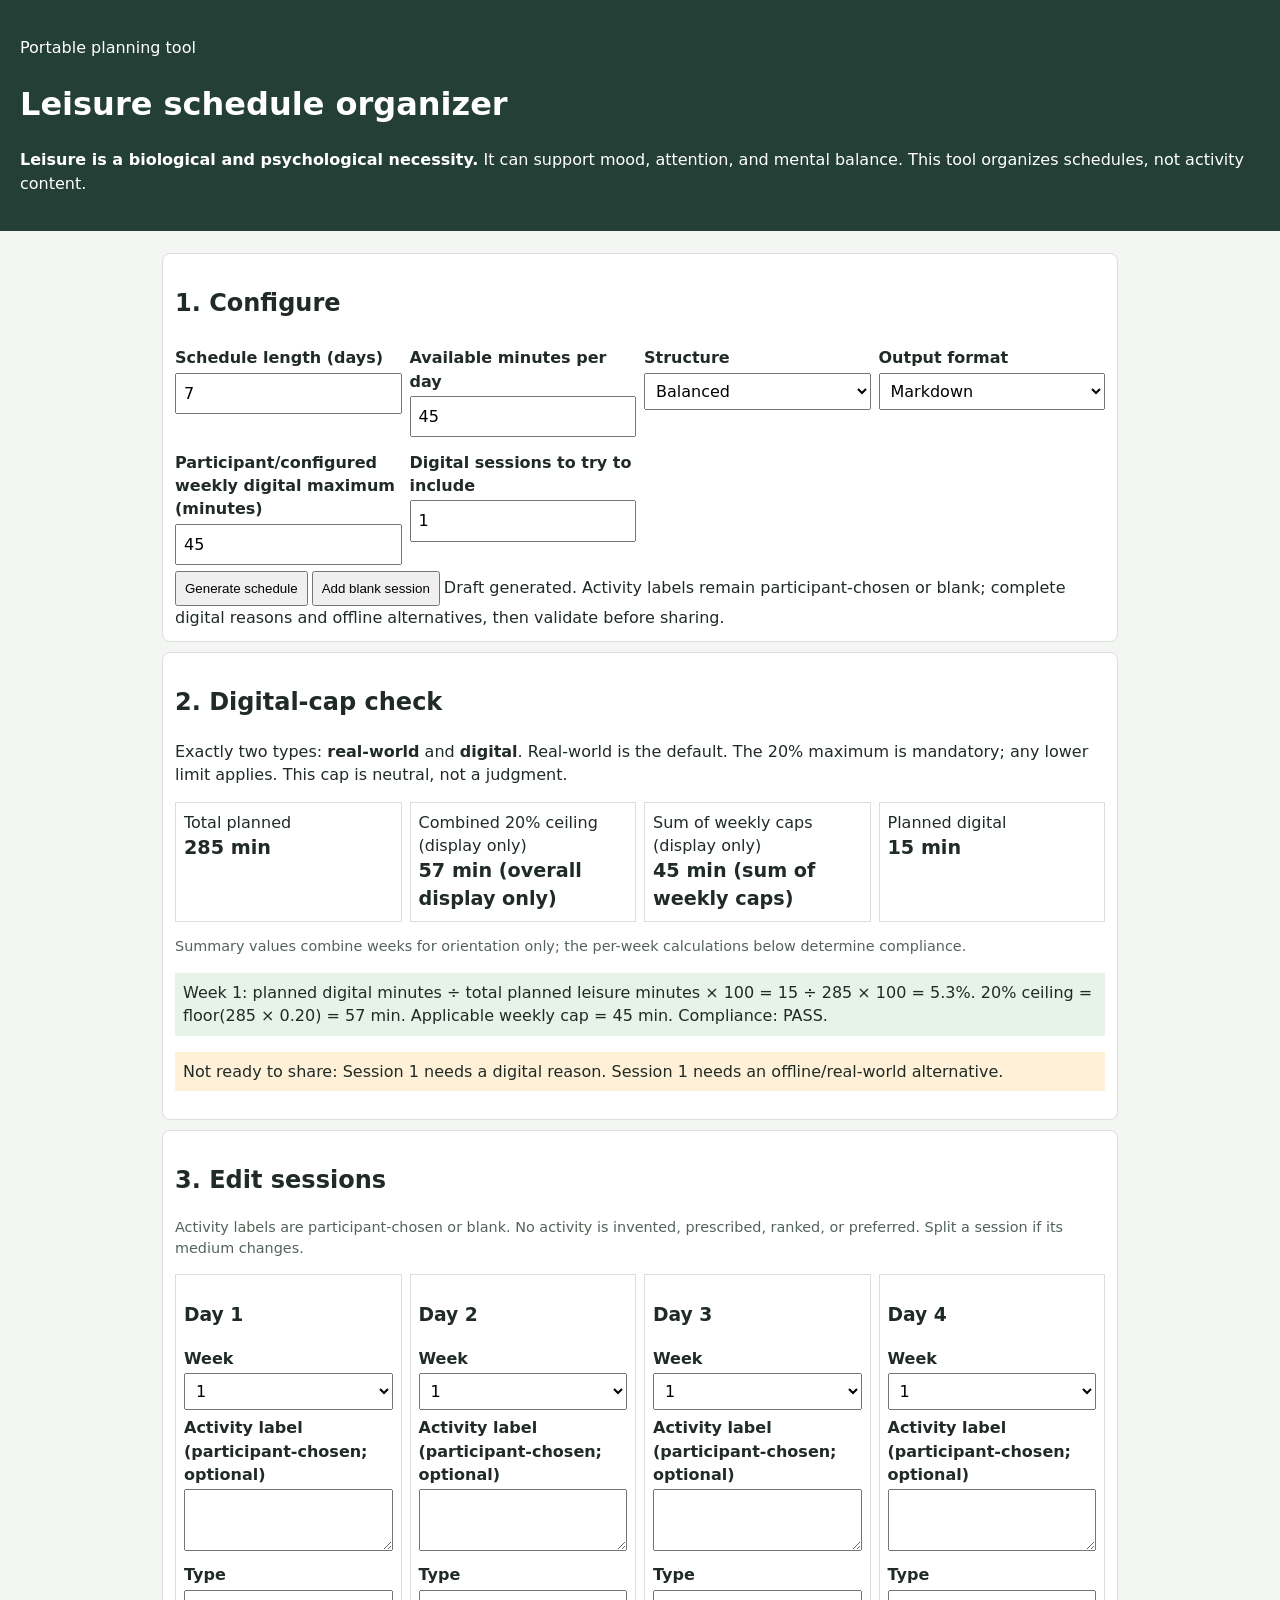
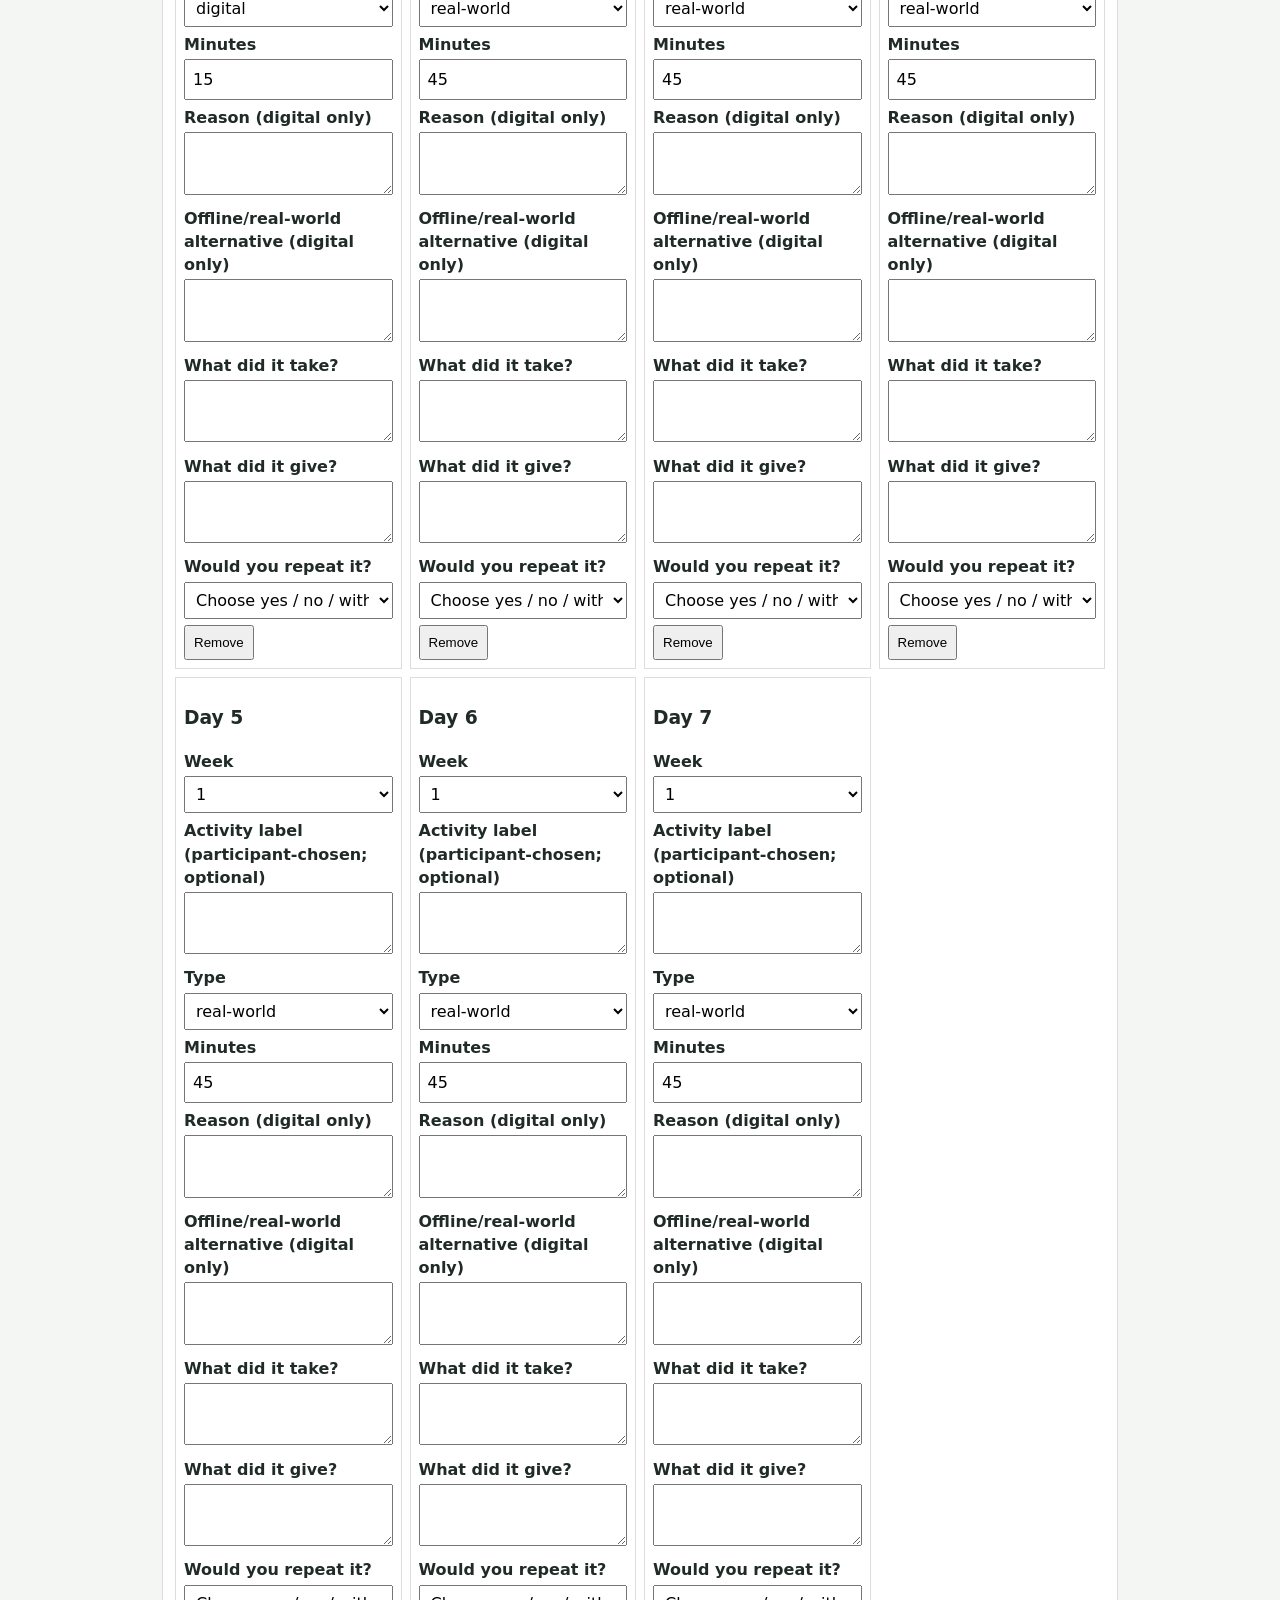
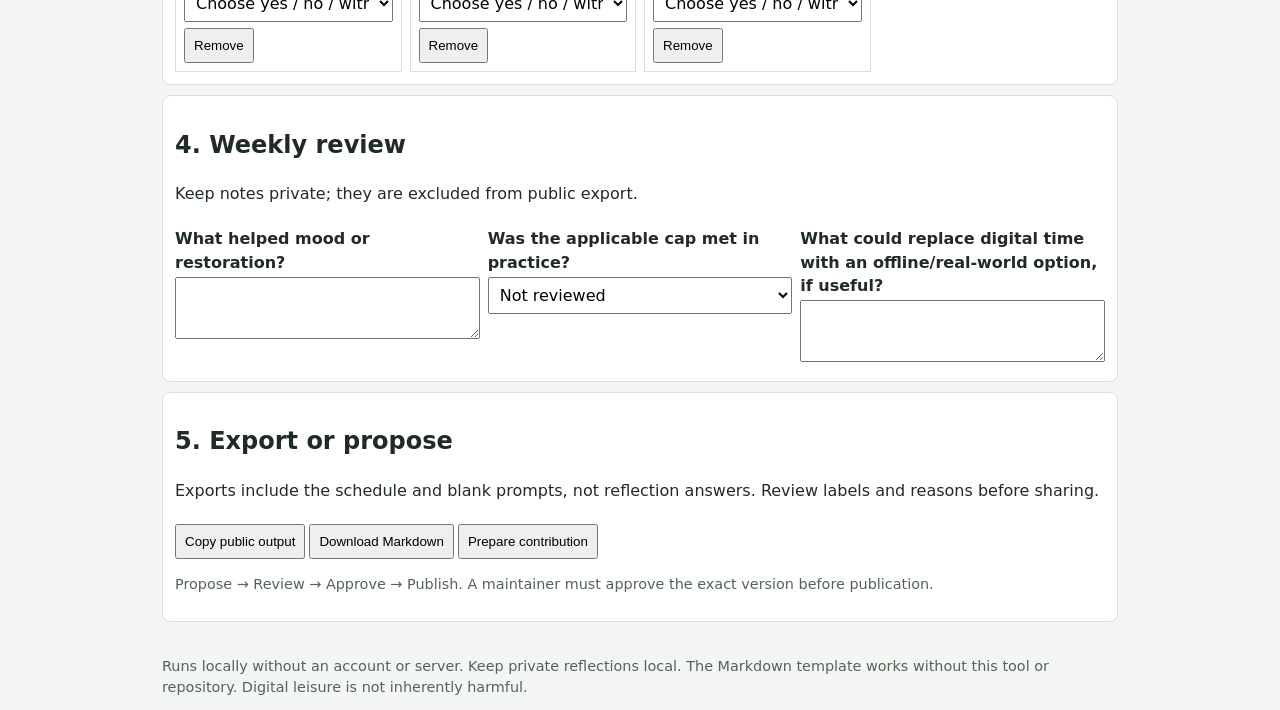
==== commit 639c90f3: "Validate empty weeks and clarify weekly leisure caps" ====
--- a/docs/leisure-loop/index.html
+++ b/docs/leisure-loop/index.html
@@ -10,7 +10,7 @@
 <div><label for="maxD">Participant/configured weekly digital maximum (minutes)</label><input id="maxD" type="number" min="0" max="10000" value="45"></div>
 <div><label for="digitalCount">Digital sessions to try to include</label><input id="digitalCount" type="number" min="0" max="31" value="1"></div>
 </div><button id="generate">Generate schedule</button><button id="add">Add blank session</button><span id="status" role="status" aria-live="polite"></span></section>
-<section class="panel"><h2>2. Digital-cap check</h2><p>Exactly two types: <strong>real-world</strong> and <strong>digital</strong>. Real-world is the default. The 20% maximum is mandatory; any lower limit applies. This cap is neutral, not a judgment.</p><div class="stats"><div class="stat">Total planned<strong id="total">0 min</strong></div><div class="stat">20% ceiling<strong id="ceiling">0 min</strong></div><div class="stat">Applicable cap<strong id="cap">0 min</strong></div><div class="stat">Planned digital<strong id="digital">0 min</strong><span id="pct" class="muted"></span></div></div><p id="math" class="notice" aria-live="polite"></p><p id="warning" class="notice" aria-live="polite"></p></section>
+<section class="panel"><h2>2. Digital-cap check</h2><p>Exactly two types: <strong>real-world</strong> and <strong>digital</strong>. Real-world is the default. The 20% maximum is mandatory; any lower limit applies. This cap is neutral, not a judgment.</p><div class="stats"><div class="stat">Total planned<strong id="total">0 min</strong></div><div class="stat">Combined 20% ceiling (display only)<strong id="ceiling">0 min</strong></div><div class="stat">Sum of weekly caps (display only)<strong id="cap">0 min</strong></div><div class="stat">Planned digital<strong id="digital">0 min</strong><span id="pct" class="muted"></span></div></div><p class="muted">Summary values combine weeks for orientation only; the per-week calculations below determine compliance.</p><p id="math" class="notice" aria-live="polite"></p><p id="warning" class="notice" aria-live="polite"></p></section>
 <section class="panel"><h2>3. Edit sessions</h2><p class="muted">Activity labels are participant-chosen or blank. No activity is invented, prescribed, ranked, or preferred. Split a session if its medium changes.</p><div id="sessions" class="sessions"></div></section>
 <section class="panel"><h2>4. Weekly review</h2><p>Keep notes private; they are excluded from public export.</p><div class="grid"><div><label for="mood">What helped mood or restoration?</label><textarea id="mood"></textarea></div><div><label for="actualCapMet">Was the applicable cap met in practice?</label><select id="actualCapMet"><option value="">Not reviewed</option><option>yes</option><option>no</option><option>with conditions</option></select></div><div><label for="alternative">What could replace digital time with an offline/real-world option, if useful?</label><textarea id="alternative"></textarea></div></div></section>
 <section class="panel"><h2>5. Export or propose</h2><p>Exports include the schedule and blank prompts, not reflection answers. Review labels and reasons before sharing.</p><button id="copy">Copy public output</button><button id="download">Download Markdown</button><button id="github">Prepare contribution</button><p class="muted">Propose → Review → Approve → Publish. A maintainer must approve the exact version before publication.</p></section>
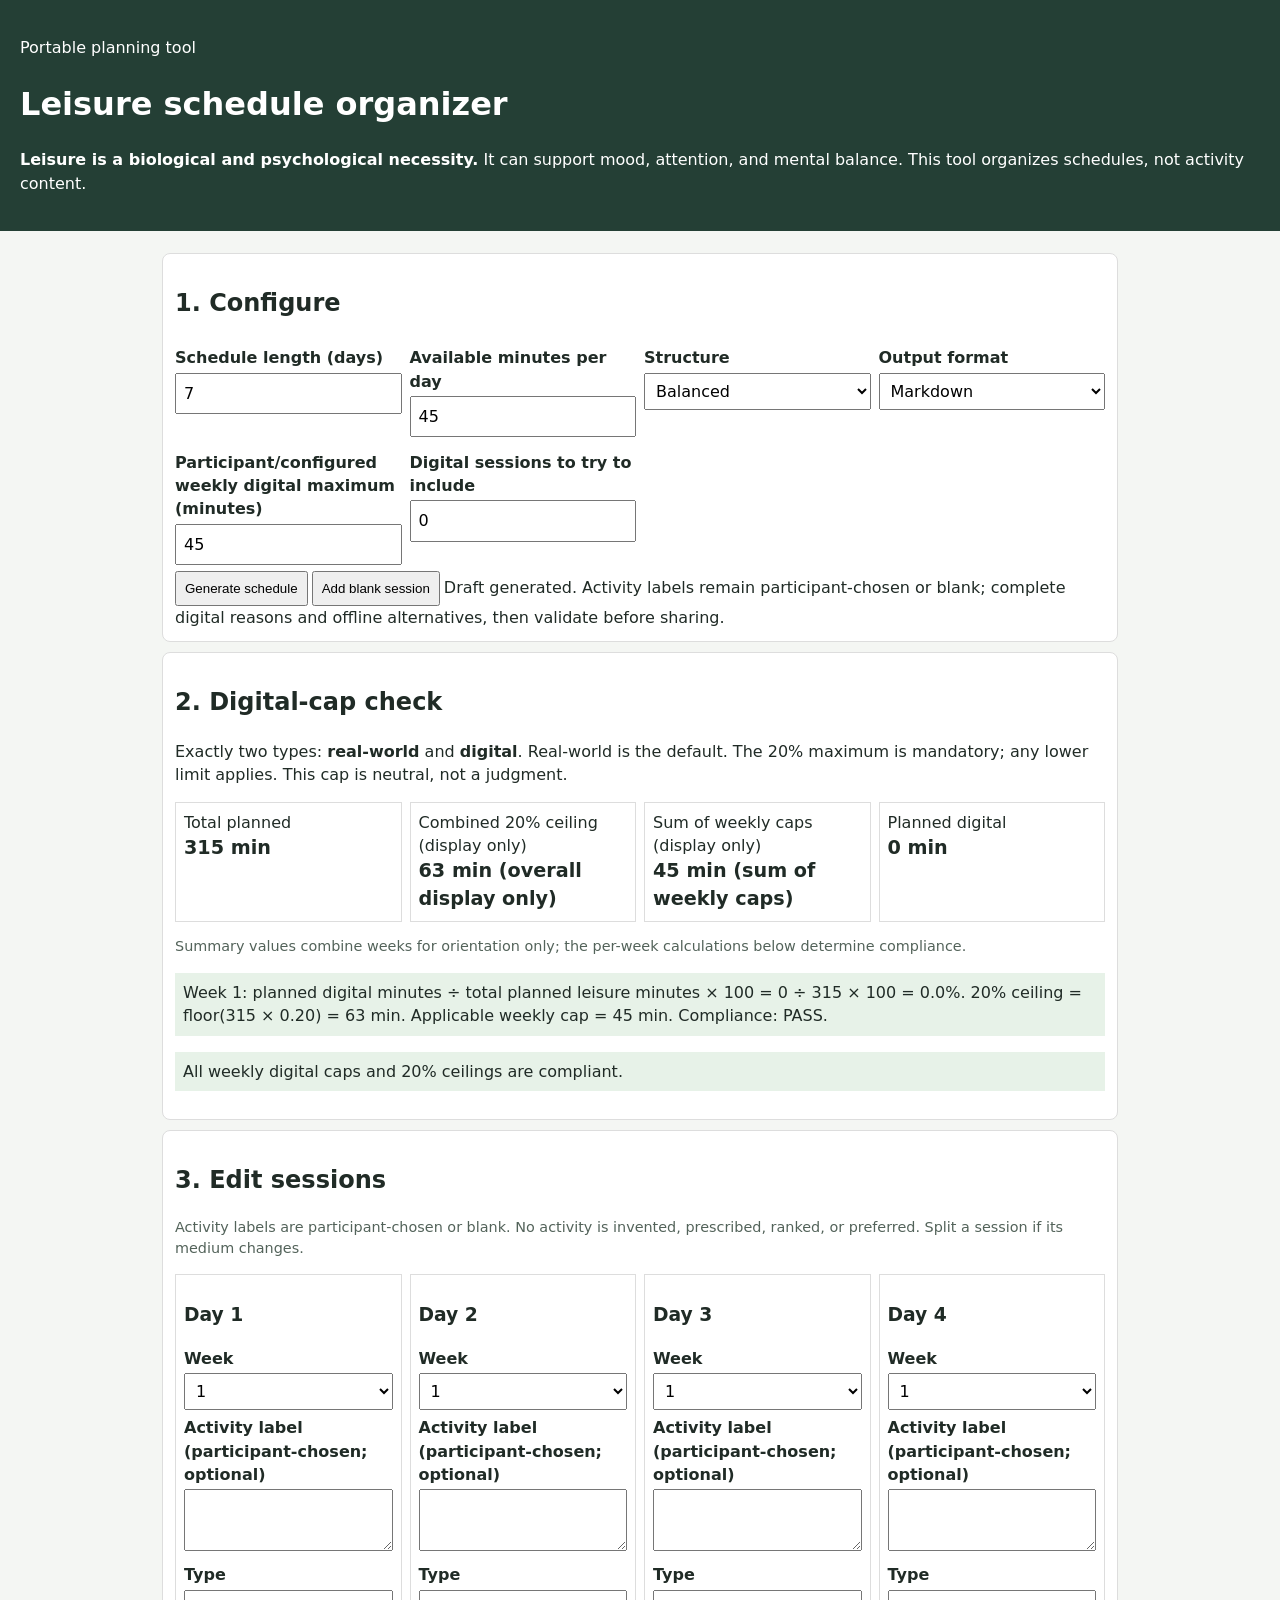
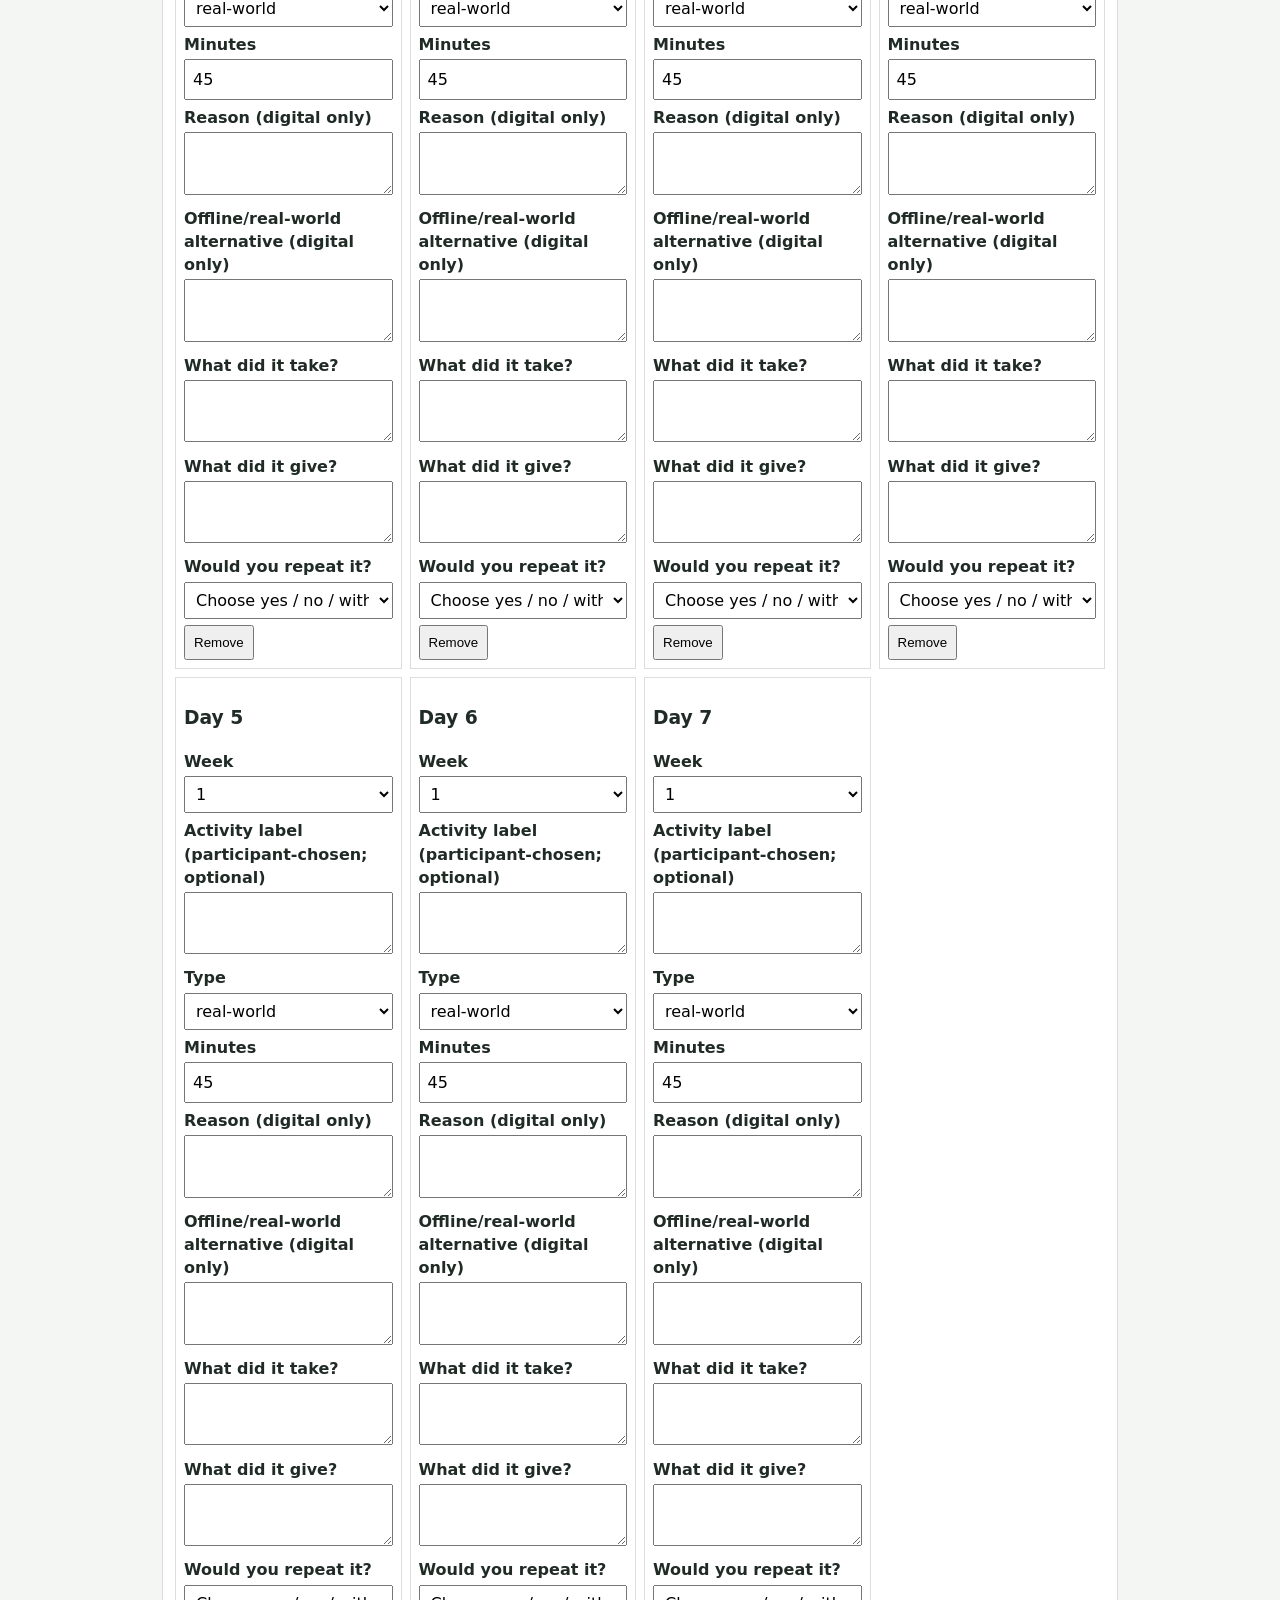
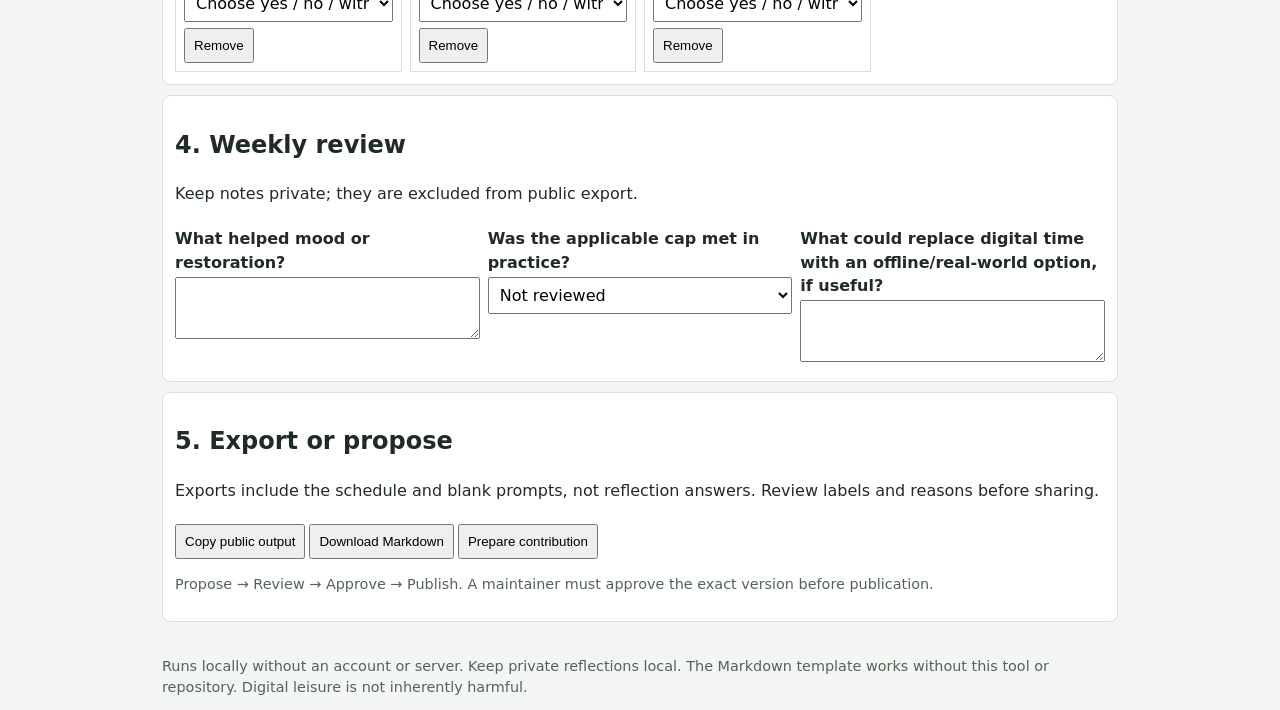
==== commit 02597e26: "Default generated leisure plans to real-world sessions" ====
--- a/docs/leisure-loop/index.html
+++ b/docs/leisure-loop/index.html
@@ -8,7 +8,7 @@
 <div><label for="mode">Structure</label><select id="mode"><option value="minimal">Minimal</option><option value="balanced" selected>Balanced</option><option value="low">Low-energy</option><option value="variety">Vary durations</option><option value="custom">Custom</option></select></div>
 <div><label for="format">Output format</label><select id="format"><option value="markdown">Markdown</option><option value="table">Table</option><option value="list">List</option><option value="prompt">Prompt-ready</option></select></div>
 <div><label for="maxD">Participant/configured weekly digital maximum (minutes)</label><input id="maxD" type="number" min="0" max="10000" value="45"></div>
-<div><label for="digitalCount">Digital sessions to try to include</label><input id="digitalCount" type="number" min="0" max="31" value="1"></div>
+<div><label for="digitalCount">Digital sessions to try to include</label><input id="digitalCount" type="number" min="0" max="31" value="0"></div>
 </div><button id="generate">Generate schedule</button><button id="add">Add blank session</button><span id="status" role="status" aria-live="polite"></span></section>
 <section class="panel"><h2>2. Digital-cap check</h2><p>Exactly two types: <strong>real-world</strong> and <strong>digital</strong>. Real-world is the default. The 20% maximum is mandatory; any lower limit applies. This cap is neutral, not a judgment.</p><div class="stats"><div class="stat">Total planned<strong id="total">0 min</strong></div><div class="stat">Combined 20% ceiling (display only)<strong id="ceiling">0 min</strong></div><div class="stat">Sum of weekly caps (display only)<strong id="cap">0 min</strong></div><div class="stat">Planned digital<strong id="digital">0 min</strong><span id="pct" class="muted"></span></div></div><p class="muted">Summary values combine weeks for orientation only; the per-week calculations below determine compliance.</p><p id="math" class="notice" aria-live="polite"></p><p id="warning" class="notice" aria-live="polite"></p></section>
 <section class="panel"><h2>3. Edit sessions</h2><p class="muted">Activity labels are participant-chosen or blank. No activity is invented, prescribed, ranked, or preferred. Split a session if its medium changes.</p><div id="sessions" class="sessions"></div></section>
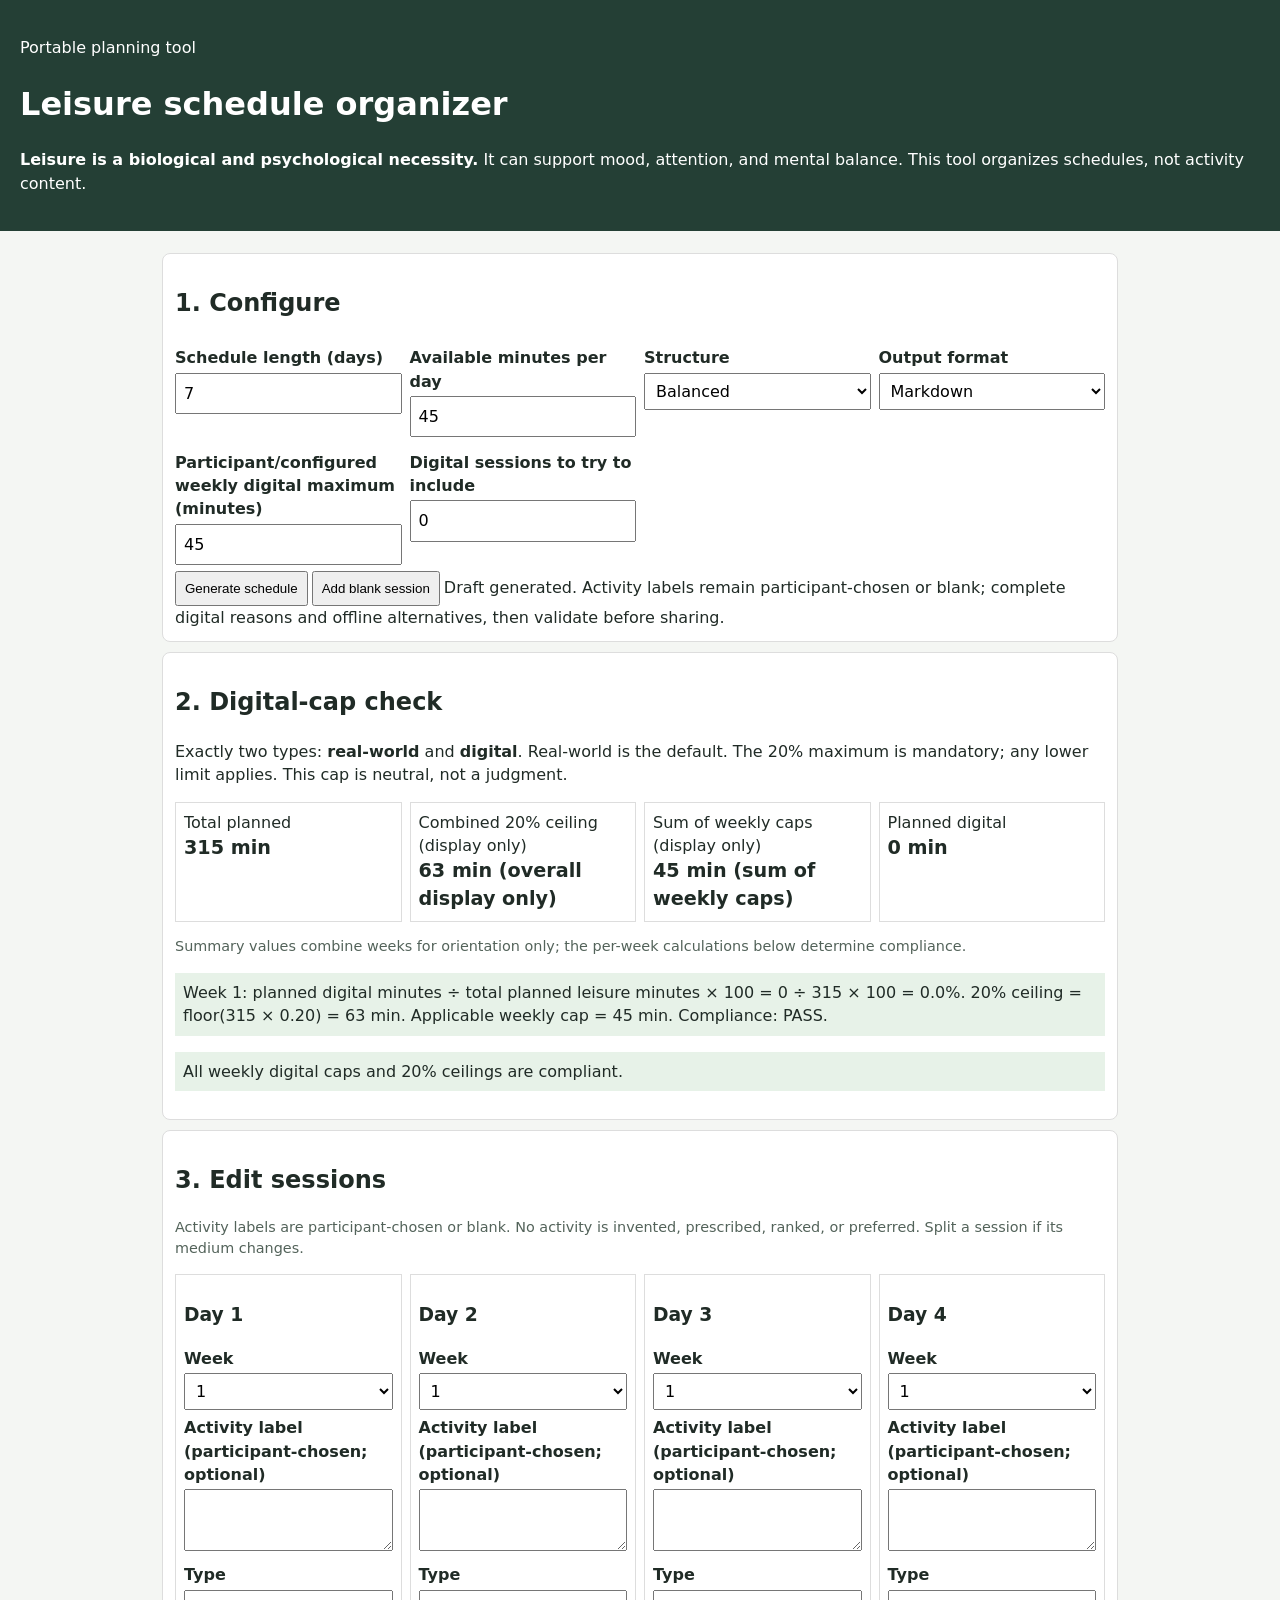
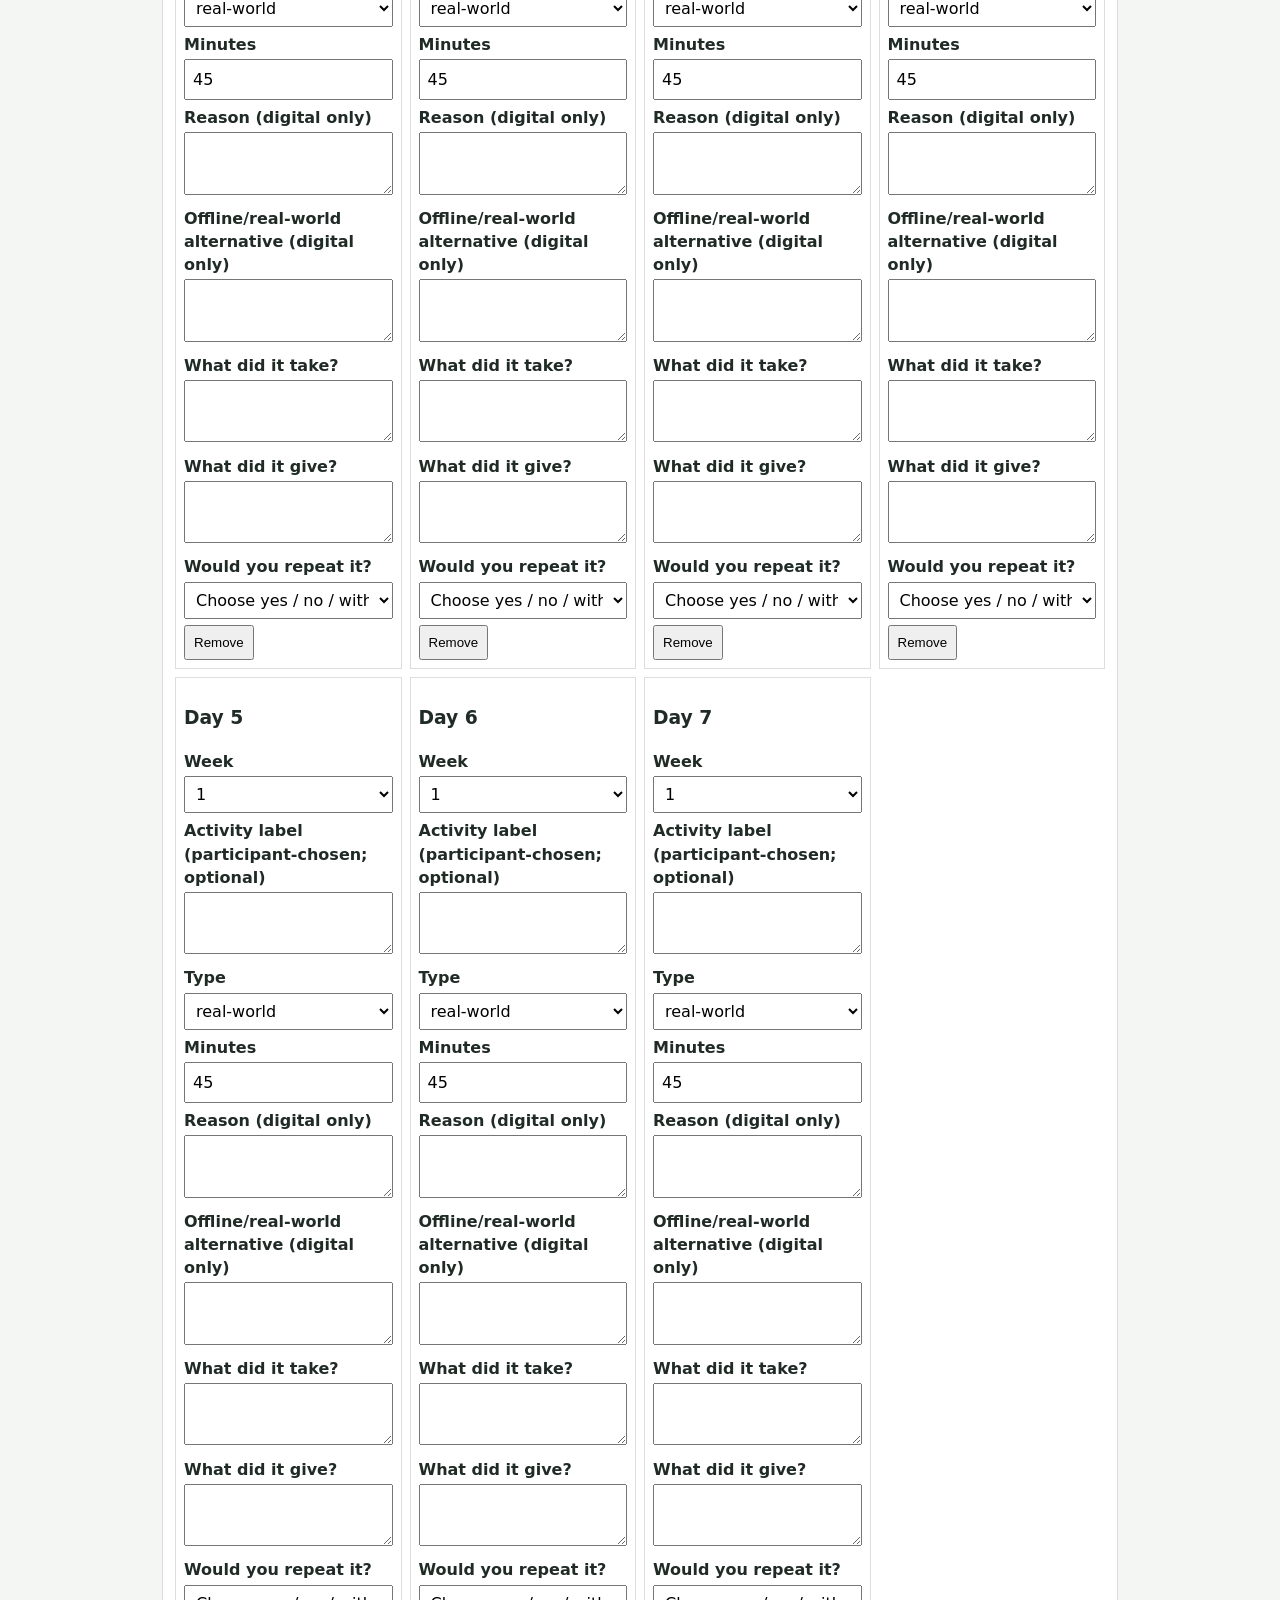
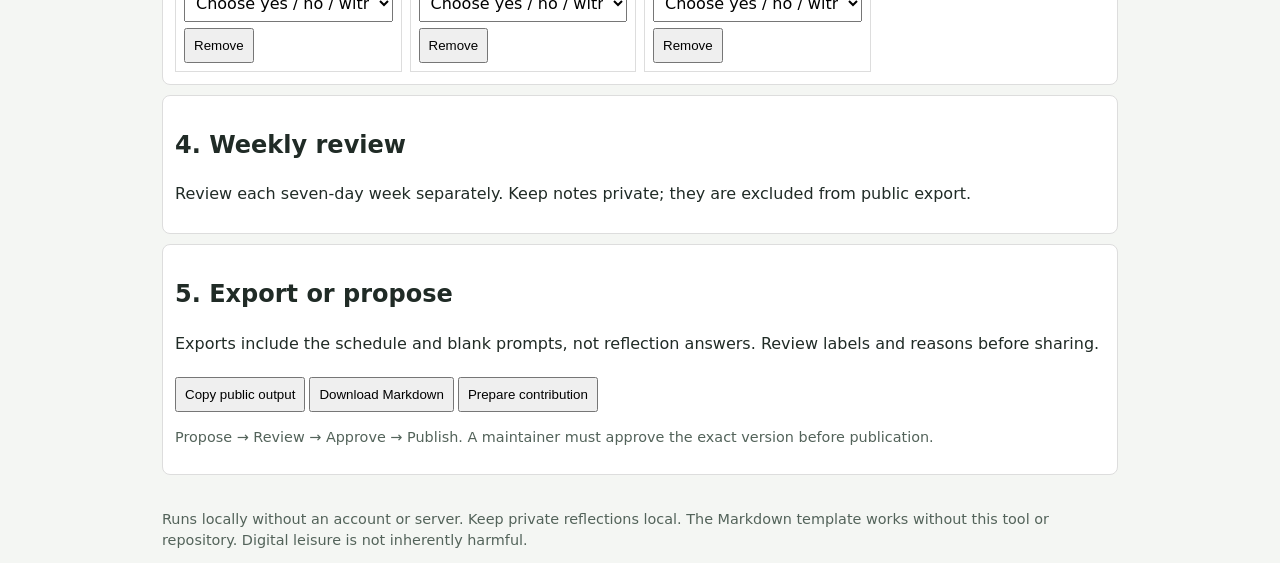
==== commit 7cf87c48: "Review leisure restoration and cap compliance per week" ====
--- a/docs/leisure-loop/index.html
+++ b/docs/leisure-loop/index.html
@@ -12,6 +12,6 @@
 </div><button id="generate">Generate schedule</button><button id="add">Add blank session</button><span id="status" role="status" aria-live="polite"></span></section>
 <section class="panel"><h2>2. Digital-cap check</h2><p>Exactly two types: <strong>real-world</strong> and <strong>digital</strong>. Real-world is the default. The 20% maximum is mandatory; any lower limit applies. This cap is neutral, not a judgment.</p><div class="stats"><div class="stat">Total planned<strong id="total">0 min</strong></div><div class="stat">Combined 20% ceiling (display only)<strong id="ceiling">0 min</strong></div><div class="stat">Sum of weekly caps (display only)<strong id="cap">0 min</strong></div><div class="stat">Planned digital<strong id="digital">0 min</strong><span id="pct" class="muted"></span></div></div><p class="muted">Summary values combine weeks for orientation only; the per-week calculations below determine compliance.</p><p id="math" class="notice" aria-live="polite"></p><p id="warning" class="notice" aria-live="polite"></p></section>
 <section class="panel"><h2>3. Edit sessions</h2><p class="muted">Activity labels are participant-chosen or blank. No activity is invented, prescribed, ranked, or preferred. Split a session if its medium changes.</p><div id="sessions" class="sessions"></div></section>
-<section class="panel"><h2>4. Weekly review</h2><p>Keep notes private; they are excluded from public export.</p><div class="grid"><div><label for="mood">What helped mood or restoration?</label><textarea id="mood"></textarea></div><div><label for="actualCapMet">Was the applicable cap met in practice?</label><select id="actualCapMet"><option value="">Not reviewed</option><option>yes</option><option>no</option><option>with conditions</option></select></div><div><label for="alternative">What could replace digital time with an offline/real-world option, if useful?</label><textarea id="alternative"></textarea></div></div></section>
+<section class="panel"><h2>4. Weekly review</h2><p>Review each seven-day week separately. Keep notes private; they are excluded from public export.</p><div id="weeklyReviews" class="sessions"></div></section>
 <section class="panel"><h2>5. Export or propose</h2><p>Exports include the schedule and blank prompts, not reflection answers. Review labels and reasons before sharing.</p><button id="copy">Copy public output</button><button id="download">Download Markdown</button><button id="github">Prepare contribution</button><p class="muted">Propose → Review → Approve → Publish. A maintainer must approve the exact version before publication.</p></section>
 </main><footer>Runs locally without an account or server. Keep private reflections local. The Markdown template works without this tool or repository. Digital leisure is not inherently harmful.</footer><script src="app.js"></script><script src="export.js"></script></body></html>
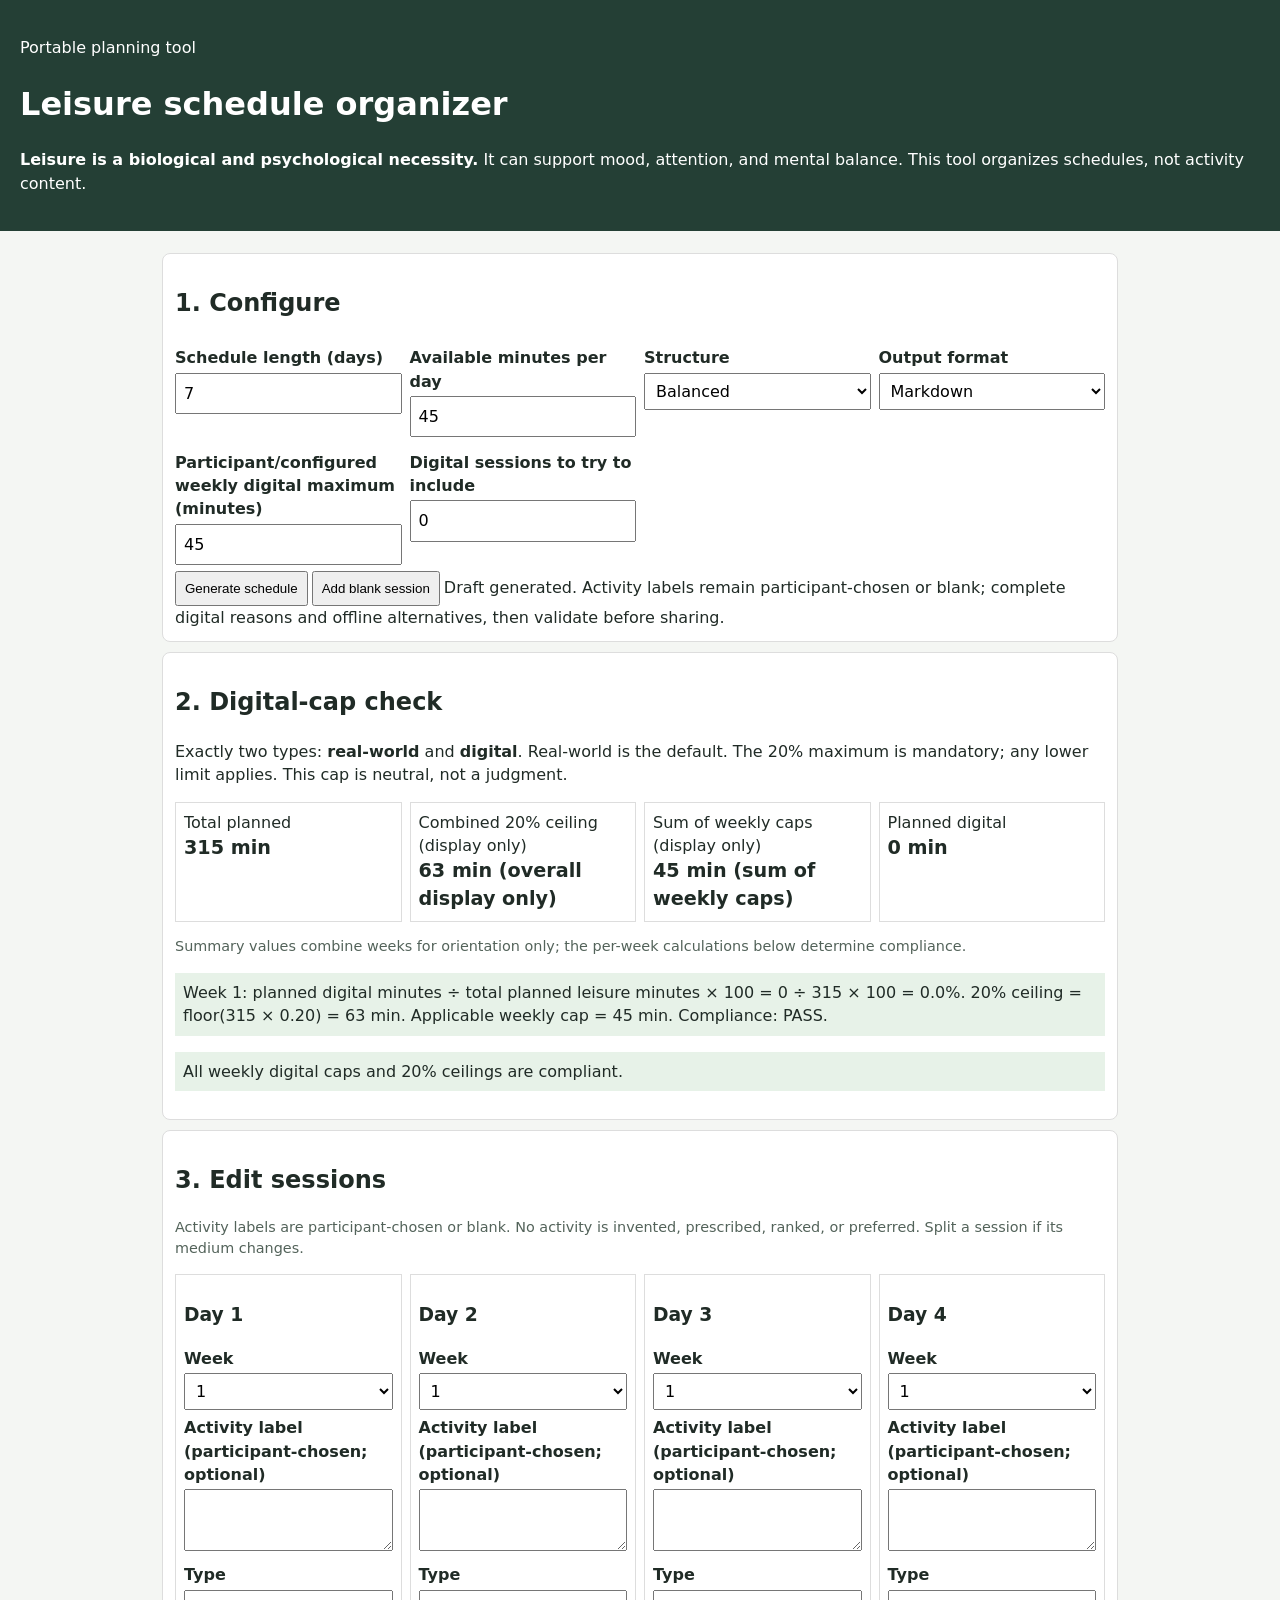
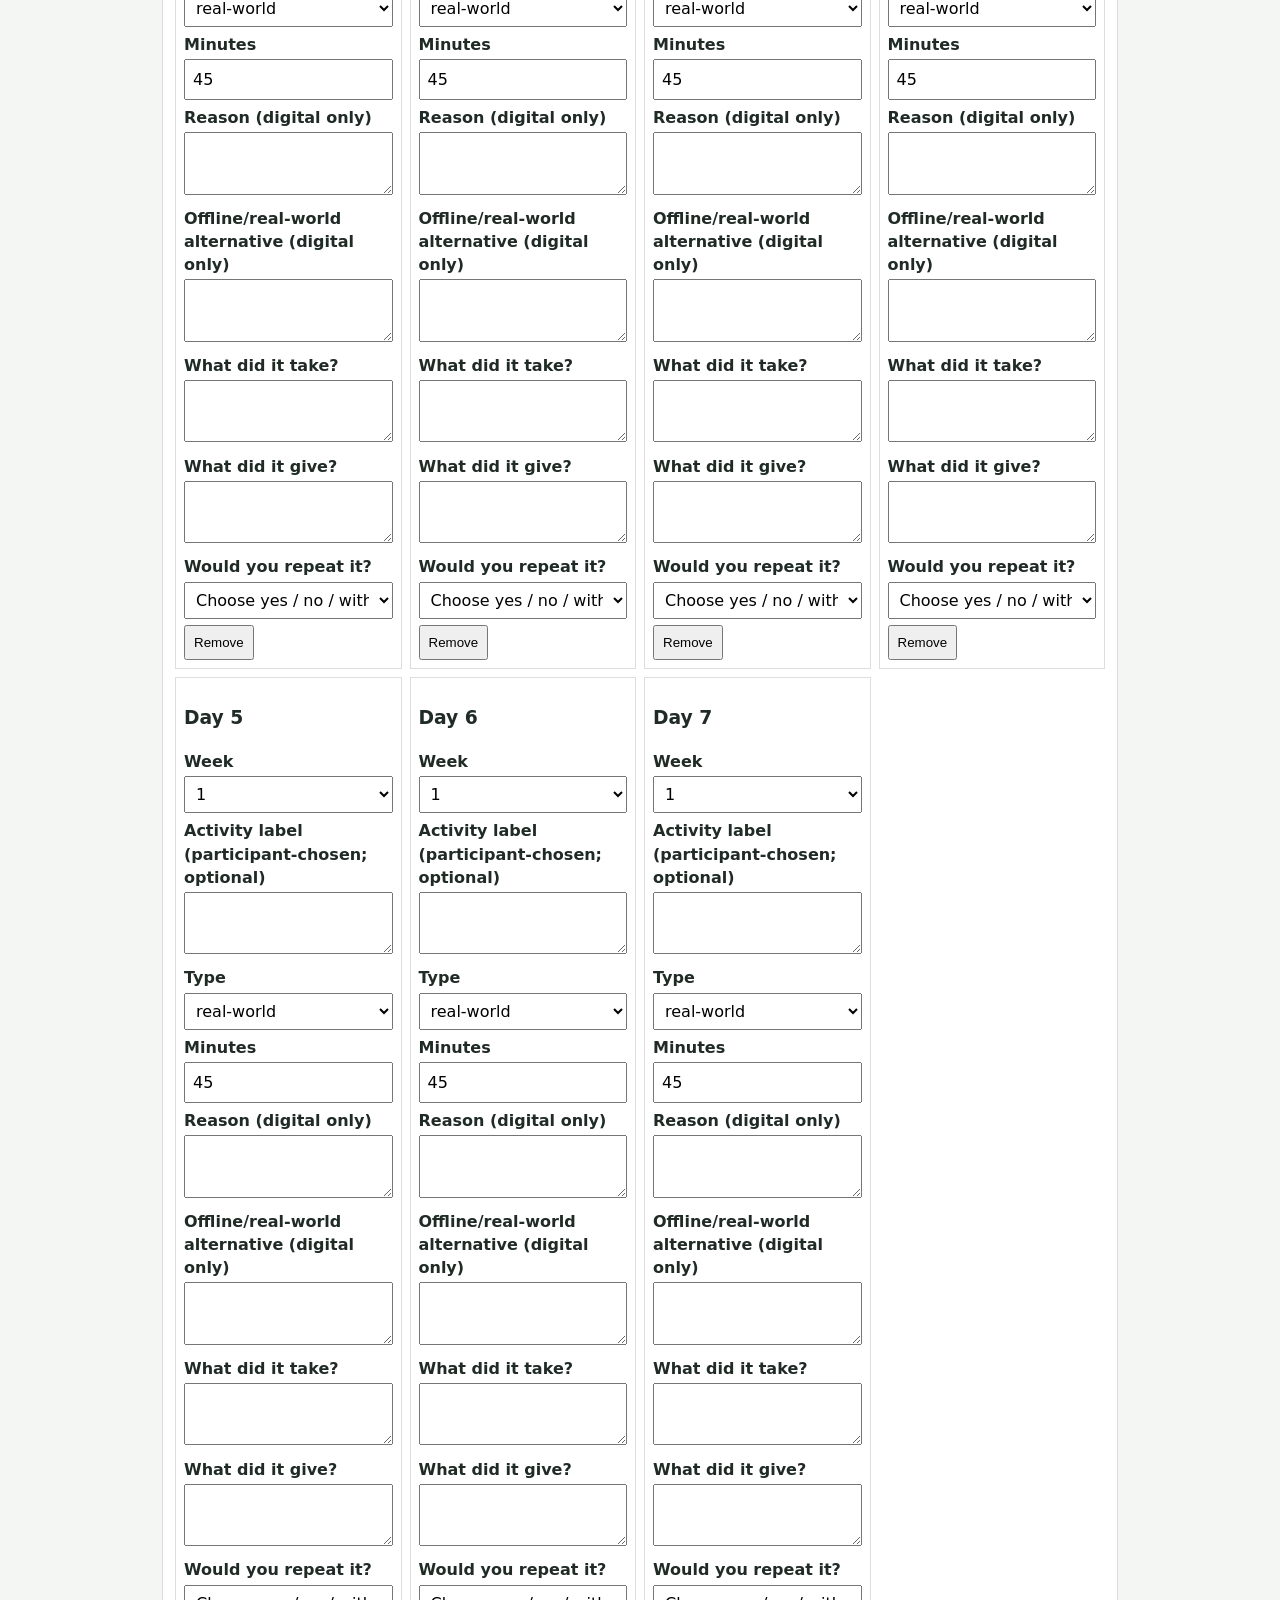
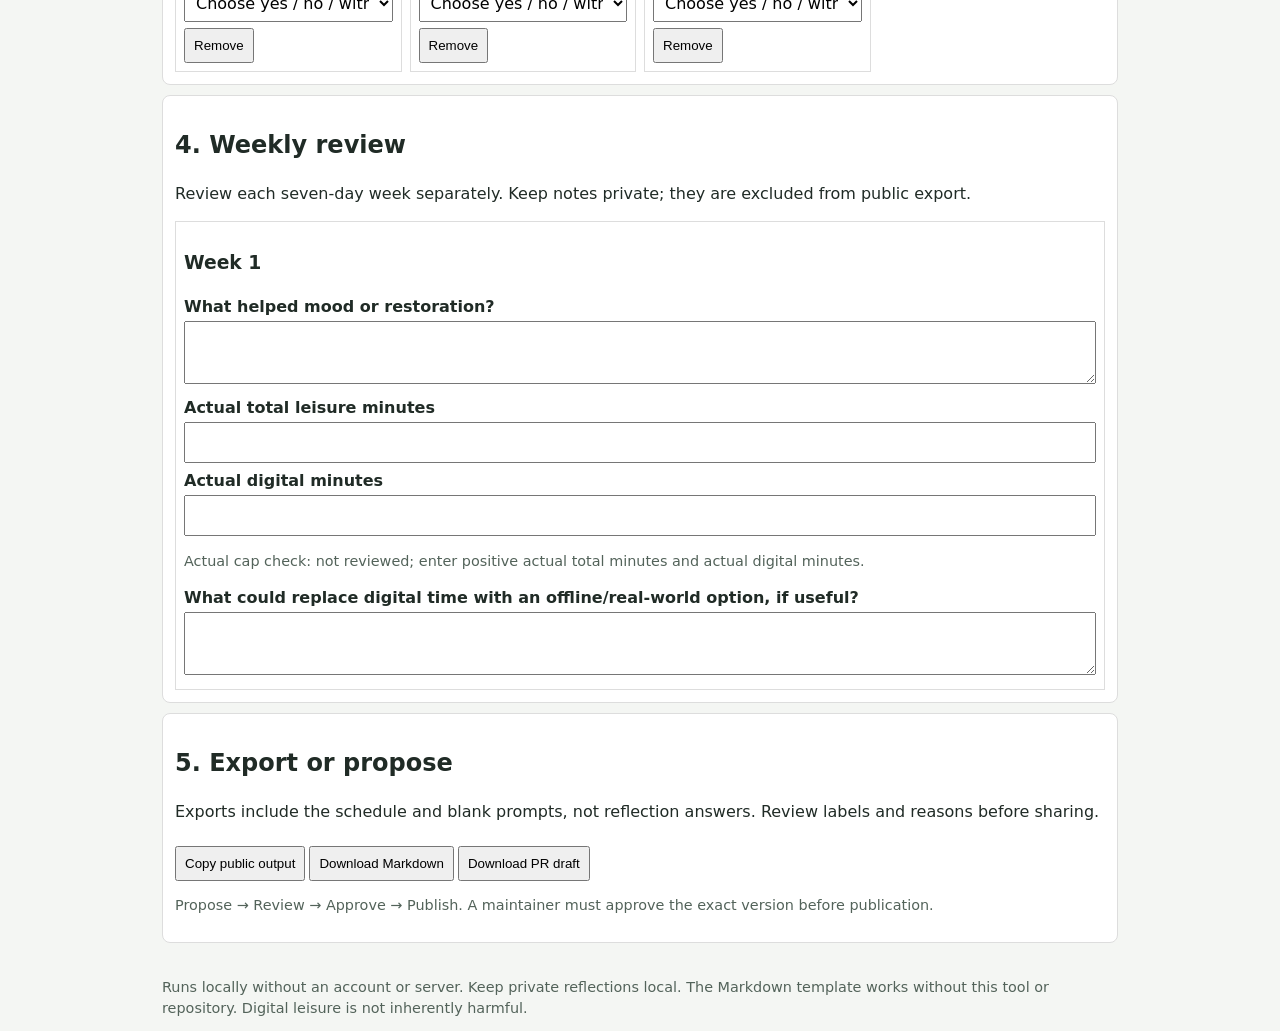
==== commit ed895a38: "Align leisure contribution export with PR workflow" ====
--- a/docs/leisure-loop/index.html
+++ b/docs/leisure-loop/index.html
@@ -13,5 +13,5 @@
 <section class="panel"><h2>2. Digital-cap check</h2><p>Exactly two types: <strong>real-world</strong> and <strong>digital</strong>. Real-world is the default. The 20% maximum is mandatory; any lower limit applies. This cap is neutral, not a judgment.</p><div class="stats"><div class="stat">Total planned<strong id="total">0 min</strong></div><div class="stat">Combined 20% ceiling (display only)<strong id="ceiling">0 min</strong></div><div class="stat">Sum of weekly caps (display only)<strong id="cap">0 min</strong></div><div class="stat">Planned digital<strong id="digital">0 min</strong><span id="pct" class="muted"></span></div></div><p class="muted">Summary values combine weeks for orientation only; the per-week calculations below determine compliance.</p><p id="math" class="notice" aria-live="polite"></p><p id="warning" class="notice" aria-live="polite"></p></section>
 <section class="panel"><h2>3. Edit sessions</h2><p class="muted">Activity labels are participant-chosen or blank. No activity is invented, prescribed, ranked, or preferred. Split a session if its medium changes.</p><div id="sessions" class="sessions"></div></section>
 <section class="panel"><h2>4. Weekly review</h2><p>Review each seven-day week separately. Keep notes private; they are excluded from public export.</p><div id="weeklyReviews" class="sessions"></div></section>
-<section class="panel"><h2>5. Export or propose</h2><p>Exports include the schedule and blank prompts, not reflection answers. Review labels and reasons before sharing.</p><button id="copy">Copy public output</button><button id="download">Download Markdown</button><button id="github">Prepare contribution</button><p class="muted">Propose → Review → Approve → Publish. A maintainer must approve the exact version before publication.</p></section>
+<section class="panel"><h2>5. Export or propose</h2><p>Exports include the schedule and blank prompts, not reflection answers. Review labels and reasons before sharing.</p><button id="copy">Copy public output</button><button id="download">Download Markdown</button><button id="github">Download PR draft</button><p class="muted">Propose → Review → Approve → Publish. A maintainer must approve the exact version before publication.</p></section>
 </main><footer>Runs locally without an account or server. Keep private reflections local. The Markdown template works without this tool or repository. Digital leisure is not inherently harmful.</footer><script src="app.js"></script><script src="export.js"></script></body></html>
